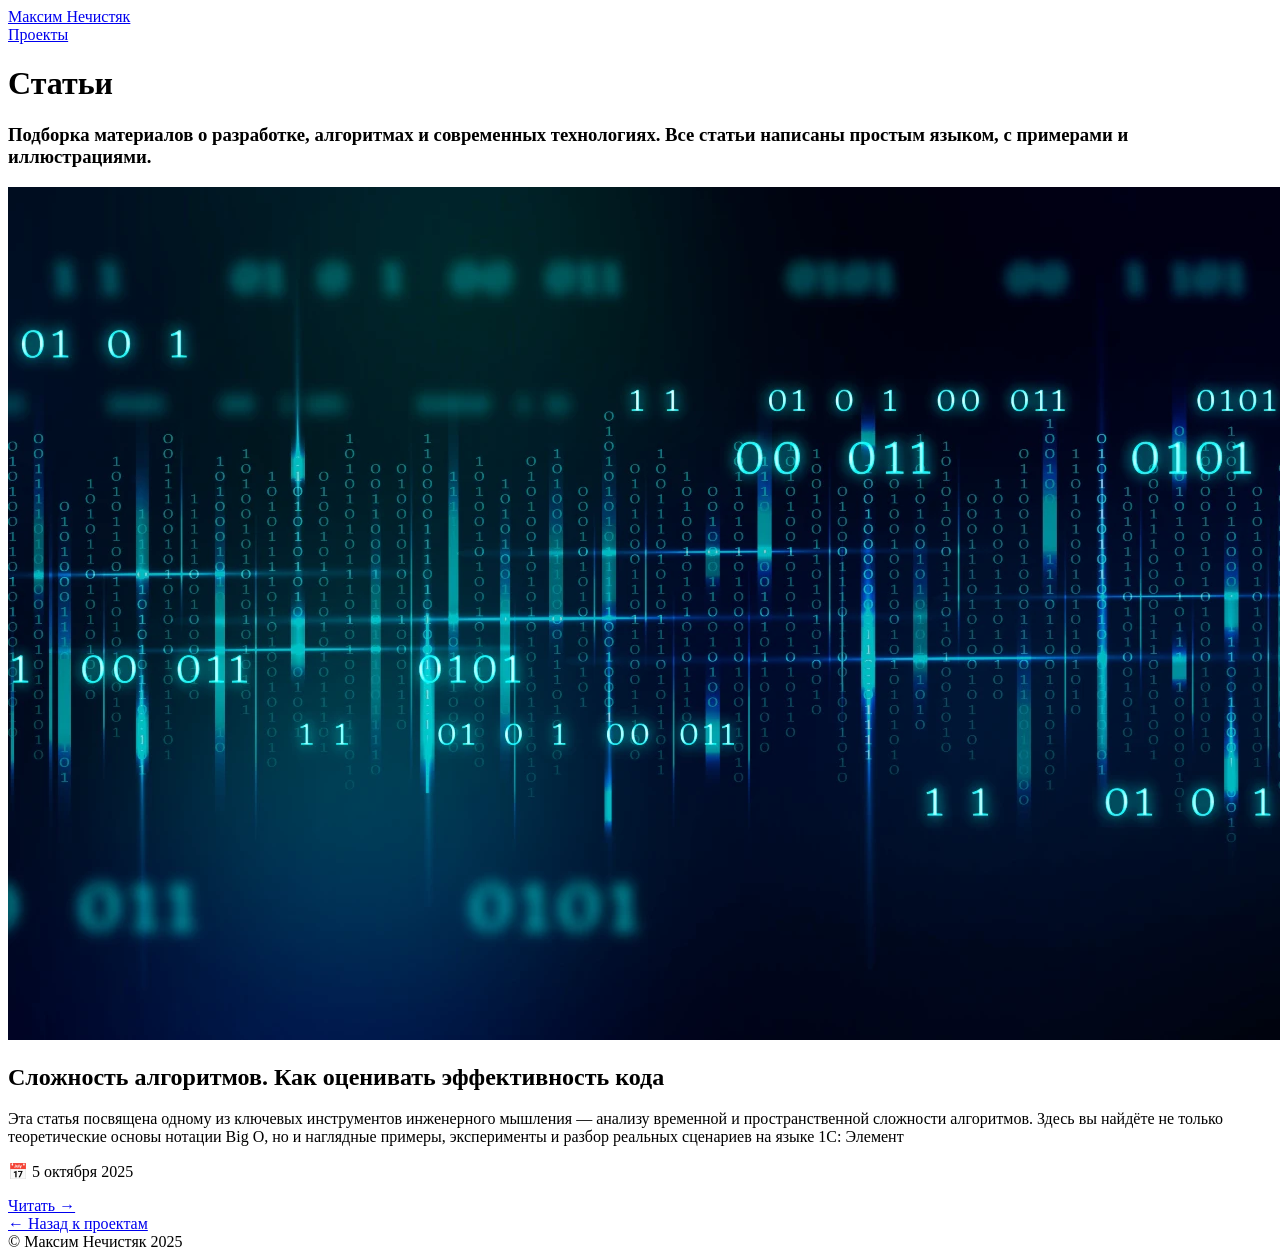
==== articles.html @ f87c9670 "Добавление раздела со статьями" ====
<!DOCTYPE html>
<html lang="ru">
<head>
  <meta charset="UTF-8">
  <meta http-equiv="X-UA-Compatible" content="IE=edge, chrome=1">
  <meta name="viewport" content="width=device-width, initial-scale=1">

  <title>Статьи — Максим Нечистяк</title>
  <link rel="preconnect" href="https://fonts.googleapis.com">
  <link rel="preconnect" href="https://fonts.gstatic.com" crossorigin>
  <link href="https://fonts.googleapis.com/css2?family=Manrope:wght@400;500;600;700&display=swap" rel="stylesheet">

  <!-- Meta -->
  <meta name="title" content="Статьи Максима Нечистяка">
  <meta name="author" content="Максим Нечистяк">
  <meta name="description" content="Подборка статей о разработке, алгоритмах и технологиях.">
  <meta name="keywords" content="статьи, алгоритмы, программирование, образование, разработки">

  <!-- Open Graph -->
  <meta property="og:title" content="Статьи Максима Нечистяка">
  <meta property="og:description" content="Современные статьи о разработке, алгоритмах и технологиях.">
  <meta property="og:type" content="website">
  <meta property="og:image" content="assets/img/articles/cover.webp">
  <meta property="og:url" content="https://example.com/articles">
  <meta property="og:locale" content="ru_RU">

  <!-- Styles -->
  <link rel="stylesheet" href="assets/css/project.css">
</head>

<body>
  <!-- Header -->
  <header class="header slide">
    <a href="index.html" class="logo">Максим Нечистяк</a>
    <nav>
      <a href="index.html">Проекты</a>
    </nav>
  </header>

  <!-- Articles Page -->
  <main class="work-page slide delay01">
    <div class="work-page-content">
      <h1>Статьи</h1>
      <h3 class="text">
        Подборка материалов о разработке, алгоритмах и современных технологиях.
        Все статьи написаны простым языком, с примерами и иллюстрациями.
      </h3>

      <section class="articles-list">
        <!-- Article 1 -->
        <article class="article-card">
          <img src="assets/img/articles/algorithm-complexity.webp" alt="Обложка статьи об алгоритмах">
          <div class="article-content">
            <h2>Сложность алгоритмов. Как оценивать эффективность кода</h2>
            <p>Эта статья посвящена одному из ключевых инструментов инженерного мышления — анализу временной и пространственной сложности алгоритмов. Здесь вы найдёте не только теоретические основы нотации Big O, но и наглядные примеры, эксперименты и разбор реальных сценариев на языке 1С: Элемент</p>
            <p class="article-meta">📅 5 октября 2025</p>
            <a href="https://github.com/nechistyakmaxim/algorithm-complexity-article-resources" class="article-link">Читать →</a>
          </div>
        </article>
      </section>
    </div>

    <div class="back-to-projects">
      <a href="index.html">← Назад к проектам</a>
    </div>
  </main>

  <footer class="slide delay02">© Максим Нечистяк 2025</footer>

  <!-- Рекомендуем добавить немного современных визуальных правок в project.css:
  .articles-list { display: grid; gap: 2rem; }
  .article-card { display: flex; flex-direction: row; gap: 1.5rem; background: #fafafa; border-radius: 16px; padding: 1.5rem; transition: 0.2s; }
  .article-card:hover { transform: translateY(-4px); background: #fff; box-shadow: 0 4px 12px rgba(0,0,0,0.05); }
  .article-card img { width: 160px; height: 100px; object-fit: cover; border-radius: 12px; }
  .article-content h2 { margin-top: 0; }
  .article-meta { font-size: 0.9em; color: #777; margin-top: 0.3em; }
  .article-link { text-decoration: none; font-weight: 600; color: #0078ff; }
  -->
</body>
</html>
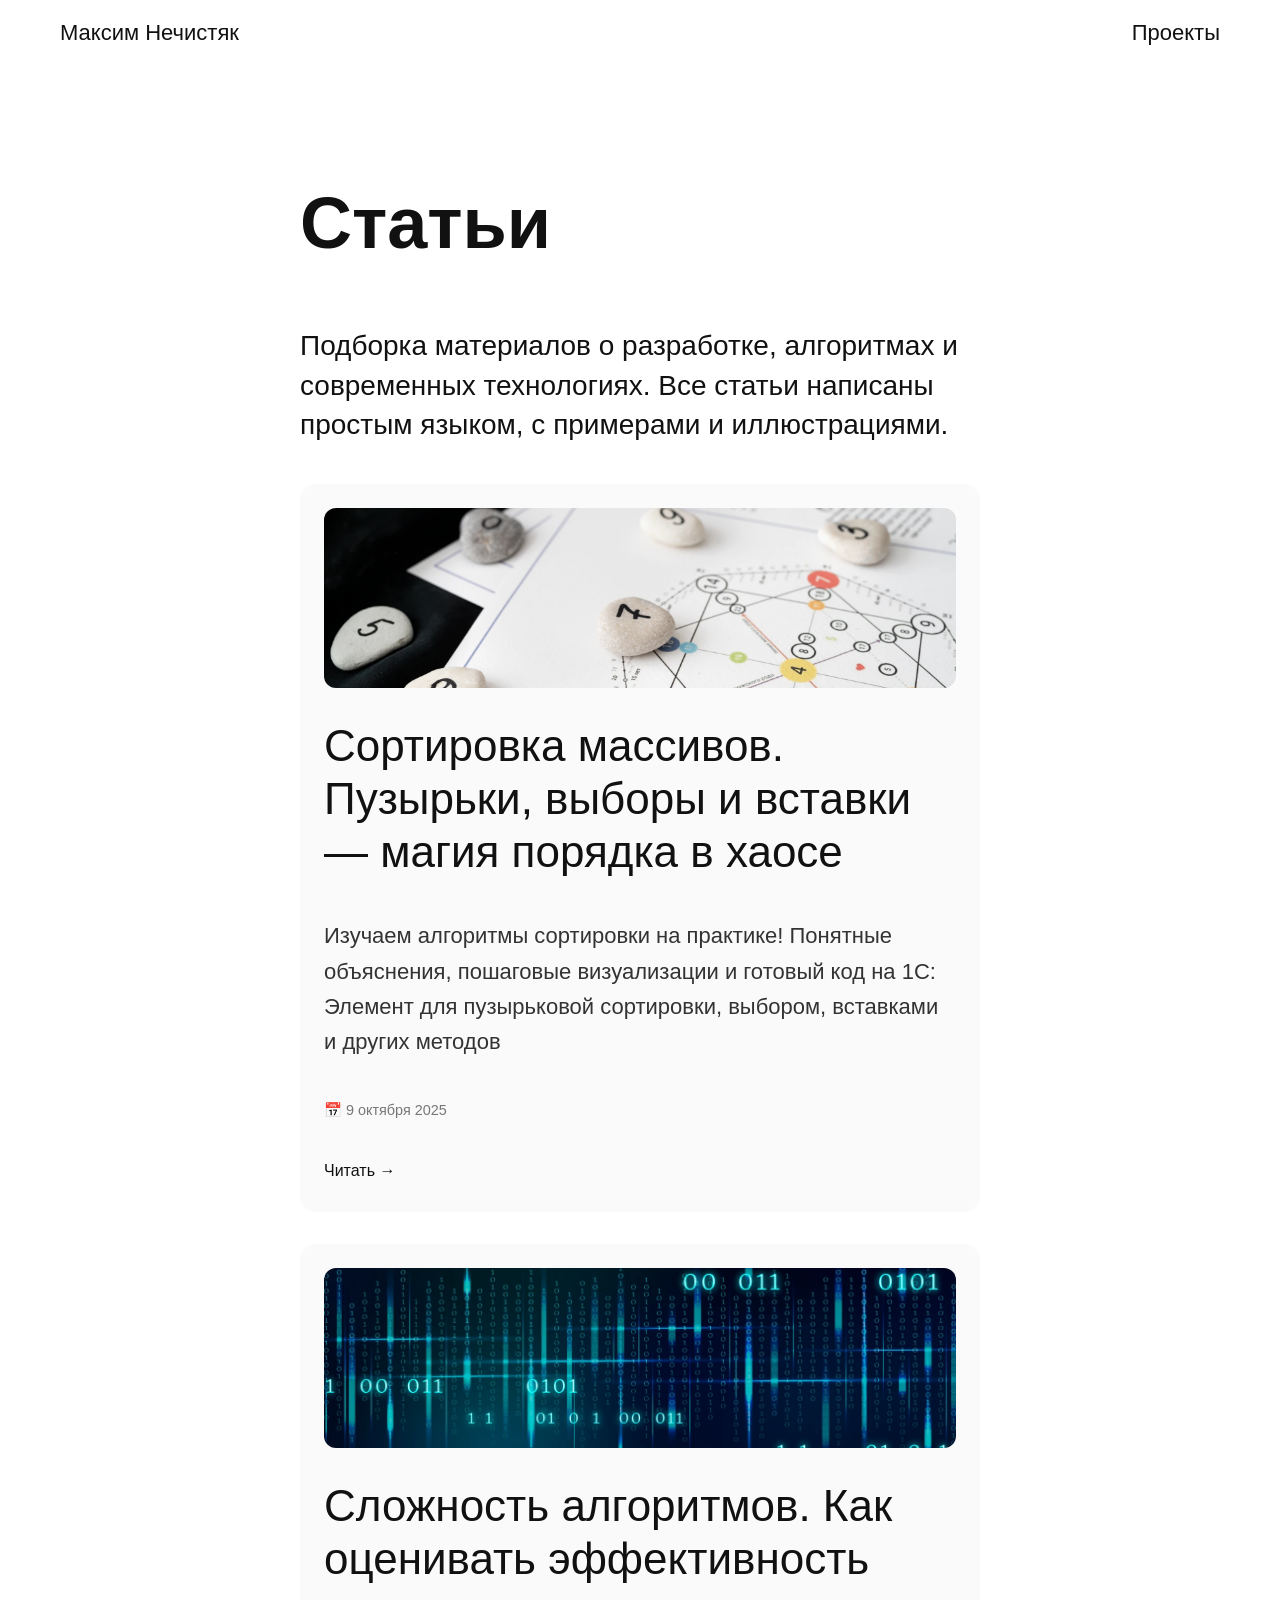
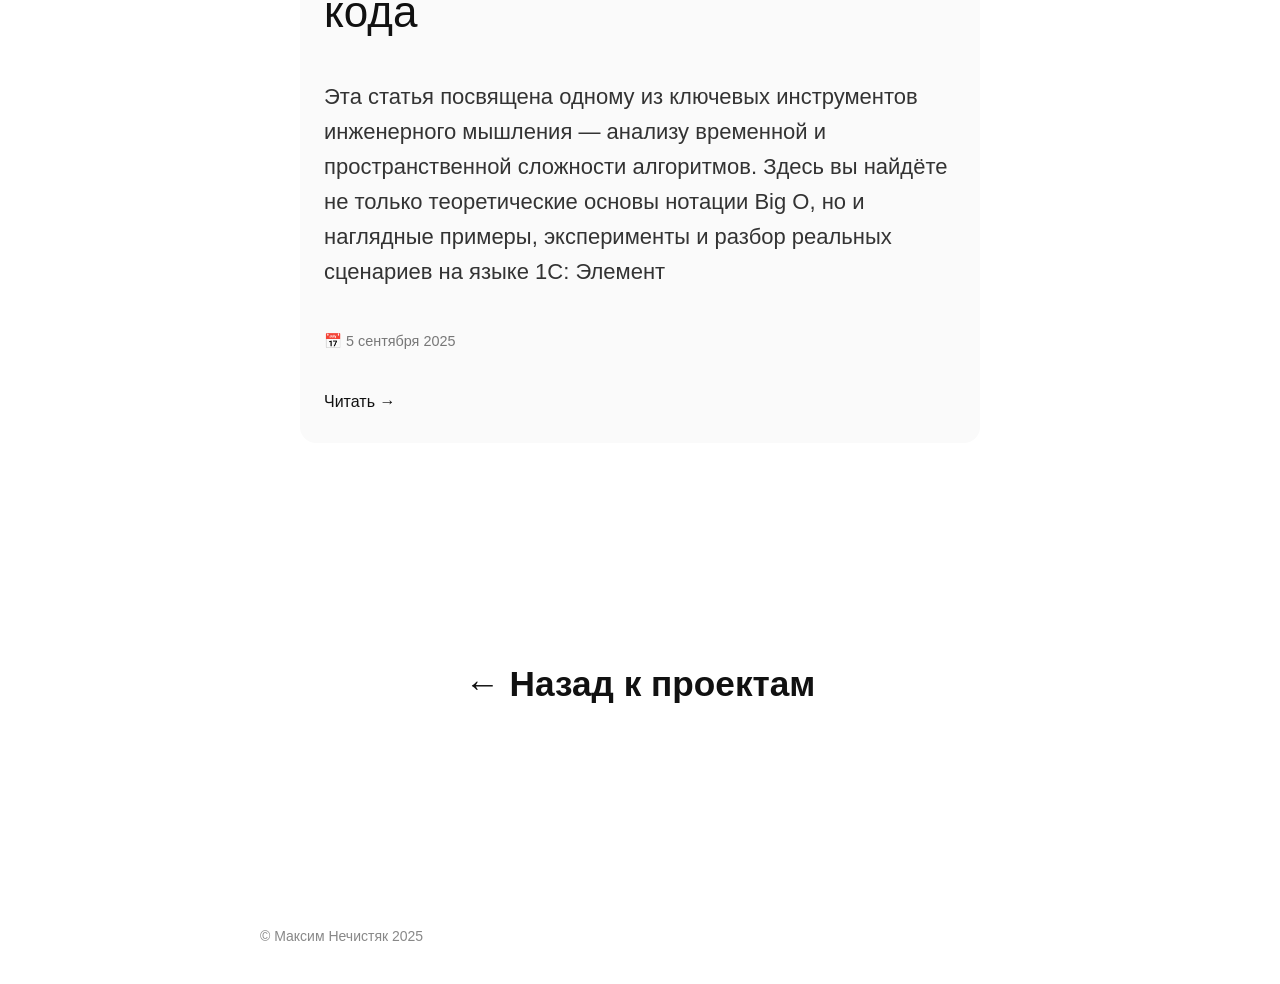
==== commit 6e11c6d7: "Добавление статьи про сортировку массивов" ====
--- a/articles.html
+++ b/articles.html
@@ -26,6 +26,7 @@
 
   <!-- Styles -->
   <link rel="stylesheet" href="assets/css/project.css">
+  <link rel="stylesheet" href="assets/css/articles.css">
 </head>
 
 <body>
@@ -49,11 +50,21 @@
       <section class="articles-list">
         <!-- Article 1 -->
         <article class="article-card">
+          <img src="assets/img/articles/array-sort.webp" alt="Обложка статьи об алгоритмах">
+          <div class="article-content">
+            <h2>Сортировка массивов. Пузырьки, выборы и вставки — магия порядка в хаосе</h2>
+            <p>Изучаем алгоритмы сортировки на практике! Понятные объяснения, пошаговые визуализации и готовый код на 1С: Элемент для пузырьковой сортировки, выбором, вставками и других методов</p>
+            <p class="article-meta">📅 9 октября 2025</p>
+            <a href="https://github.com/nechistyakmaxim/Array-Sorting-Algorithms" class="article-link">Читать →</a>
+          </div>
+        </article>
+        <!-- Article 2 -->
+        <article class="article-card">
           <img src="assets/img/articles/algorithm-complexity.webp" alt="Обложка статьи об алгоритмах">
           <div class="article-content">
             <h2>Сложность алгоритмов. Как оценивать эффективность кода</h2>
             <p>Эта статья посвящена одному из ключевых инструментов инженерного мышления — анализу временной и пространственной сложности алгоритмов. Здесь вы найдёте не только теоретические основы нотации Big O, но и наглядные примеры, эксперименты и разбор реальных сценариев на языке 1С: Элемент</p>
-            <p class="article-meta">📅 5 октября 2025</p>
+            <p class="article-meta">📅 5 сентября 2025</p>
             <a href="https://github.com/nechistyakmaxim/algorithm-complexity-article-resources" class="article-link">Читать →</a>
           </div>
         </article>
@@ -66,15 +77,5 @@
   </main>
 
   <footer class="slide delay02">© Максим Нечистяк 2025</footer>
-
-  <!-- Рекомендуем добавить немного современных визуальных правок в project.css:
-  .articles-list { display: grid; gap: 2rem; }
-  .article-card { display: flex; flex-direction: row; gap: 1.5rem; background: #fafafa; border-radius: 16px; padding: 1.5rem; transition: 0.2s; }
-  .article-card:hover { transform: translateY(-4px); background: #fff; box-shadow: 0 4px 12px rgba(0,0,0,0.05); }
-  .article-card img { width: 160px; height: 100px; object-fit: cover; border-radius: 12px; }
-  .article-content h2 { margin-top: 0; }
-  .article-meta { font-size: 0.9em; color: #777; margin-top: 0.3em; }
-  .article-link { text-decoration: none; font-weight: 600; color: #0078ff; }
-  -->
 </body>
 </html>
--- a/assets/css/project.css
+++ b/assets/css/project.css
@@ -0,0 +1,792 @@
+
+html, body, div, span, applet, object, iframe,
+h1, h2, h3, h4, h5, h6, p, blockquote, pre,
+a, abbr, acronym, address, big, cite, code,
+del, dfn, em, img, ins, kbd, q, s, samp,
+small, strike, strong, sub, sup, tt, var,
+b, u, i, center,
+dl, dt, dd, ol, ul, li,
+fieldset, form, label, legend,
+table, caption, tbody, tfoot, thead, tr, th, td,
+article, aside, canvas, details, embed,
+figure, figcaption, footer, header, hgroup,
+menu, nav, output, ruby, section, summary,
+time, mark, audio, video {
+	margin: 0;
+	padding: 0;
+	border: 0;
+	font-size: 100%;
+	font-size: 16px; /* Base font size */
+    font-family: 'Manrope', sans-serif;
+}
+
+a {
+	cursor: pointer;
+	text-decoration: none;
+}
+
+/* ------ Media ------ */
+img {
+	/*
+    max-width: 100%;
+    max-height: 100%;
+	*/
+	pointer-events: none !important;
+	display: block;
+	max-width: 100%;
+	height: auto;
+}
+video {
+	display: block;
+	max-width: 100%;
+	height: auto;
+}
+/* ------------ Animations ----------- */
+.slide {
+	-webkit-animation:slide .6s cubic-bezier(0.2, 0.6, 0.2, 1);
+	-moz-animation:slide .6s cubic-bezier(0.2, 0.6, 0.2, 1);
+	animation:slide .6s cubic-bezier(0.2, 0.6, 0.2, 1);
+	-webkit-animation-fill-mode:backwards;
+	-moz-animation-fill-mode:backwards;
+	animation-fill-mode:backwards;
+}
+/* ------ Delays ------ */
+.delay01 { -webkit-animation-delay: .4s; animation-delay: .4s;}
+.delay02 { -webkit-animation-delay: .8s; animation-delay: .8s;}
+.delay03 { -webkit-animation-delay: .9s; animation-delay: .9s;}
+
+@-webkit-keyframes slide {
+	0% {
+    opacity: 0;
+    -webkit-transform: translateY(10vh);
+  }
+	100% {
+    opacity: 1;
+    -webkit-transform: translateY(0%);
+  }	
+}
+
+@keyframes slide {
+	0% {
+    opacity: 0;
+    -webkit-transform: translateY(10vh);
+  }
+	100% {
+    opacity: 1;
+    -webkit-transform: translateY(0%);
+  }	
+}
+
+
+/* ------------ Header ------------ */
+
+.header {
+    width: 100%;
+    display: flex;
+    justify-content: space-between;
+    align-items: center;
+    position: fixed;
+    top: 0;
+    z-index: 1000;
+	box-sizing: border-box;
+
+	max-width: 1200px;
+	left:0;
+    right:0;
+    margin-left:auto;
+    margin-right:auto;
+	
+	padding: 20px;
+    background: rgba(255, 255, 255, 0.8); /* светлый полупрозрачный фон */
+    border-radius: 8px; /* слегка скругленные углы (по желанию) */
+}
+.logo,
+.header a {
+	font-family: 'Manrope', sans-serif;
+	color: #111111;
+	font-weight: 500;
+	font-size: 1.375rem;
+}
+.header a:hover {
+	text-decoration: underline;
+	cursor: pointer;
+}
+
+@media screen and (max-width: 767px) {
+	.header {
+		padding: 20px;
+	}
+	.logo,
+	.header a {
+		font-weight: 500;
+		font-size: 1.125rem;
+	}
+}
+
+/* ------------ Hero Home ------------ */
+
+.hero {
+	max-width: 1200px;
+	margin: 0 auto;
+
+	padding: 24vh 0 16vh 0;
+}
+h1 {
+	font-size: 4.6vw;
+	font-size: 4.5rem;
+	line-height: 120%;
+    font-family: 'Manrope', sans-serif;
+	font-weight: 600;
+	color: #111111;
+}
+
+@media screen and (max-width: 767px) {
+	.hero {
+		margin: 0 20px;
+		max-width: 100%;
+		padding: 16vh 0 8vh 0;
+	}	
+	h1 {
+		font-size: 2.2rem;
+		line-height: 120%;
+		max-width: 100%;
+	}
+}
+
+/* ------------ Homepage Work Section ------------ */
+
+.grid {
+	display: flex;
+	flex-wrap: wrap;
+	justify-content: space-between; 
+	max-width: 1200px;
+	margin: 0 auto;
+}
+
+.work-item {
+	width: calc(50% - 60px);
+	margin-bottom: 100px;
+	text-align: center;
+	box-sizing: border-box;
+    display: inline-block;
+}
+
+.work-item:nth-child(2n-2) {
+	position: relative;
+	top: 200px;
+	top: 300px; /* CHANGE THIS for V2 */
+}
+
+.work-item-image {
+	border-radius: 24px;
+	overflow: hidden;
+	height: 640px;	
+	transition: all .8s cubic-bezier(0.2, 0.6, 0.2, 1);
+}
+
+.work-item-image:hover {
+	transform: scale(.95);
+	transition: all .8s cubic-bezier(0.2, 0.6, 0.2, 1);
+	cursor: pointer;
+}
+
+.work-item img {
+	display: block;
+	width: 100%;
+	height: 100%;
+ 	object-fit: cover;
+	transition: all .8s cubic-bezier(0.2, 0.6, 0.2, 1);
+}
+
+.work-item:hover img {
+	transform: scale(1.1);
+	transition: all .8s cubic-bezier(0.2, 0.6, 0.2, 1);
+	cursor: pointer;
+}
+.work-item-info {
+	text-align: center;
+	margin-top: 24px;
+}
+
+.work-item-company {
+	color: #111111;
+    font-family: 'Manrope', sans-serif;
+	font-weight: 500;
+	font-size: 1.375rem;
+	line-height: 160%;
+	display: block;
+	text-decoration: none;
+}
+
+.work-item-description {
+	color: #666666;
+    font-family: 'Manrope', sans-serif;
+	font-weight: 300;
+	font-size: 1.125rem;
+	display: block;
+	text-decoration: none;
+}
+
+@media screen and (max-width: 767px) {
+	.grid {
+		padding: 20px;
+	}
+	.work-item  {
+	 	width: 100%;
+		margin-bottom: 40px;
+	}
+	.work-item:nth-child(2n-2) {
+		top: 0;
+	}
+	.work-item-image {
+		height: 480px;
+	}
+	.work-item-info {
+		margin-top: 12px;
+	}
+	.work-item-company {
+		font-size: 1.125rem;
+		font-weight: 600;
+	}
+	.work-item-description {
+		font-size: 1rem;
+		font-weight: 400;
+	}
+  }
+
+
+
+/* ------------ Homepage About Section ------------ */
+
+.about-me {
+    margin: 0px auto;
+	max-width: 45vw;
+    max-width: 760px;
+    padding: 20vw 0 12vw 0; 
+	padding: 10vw 0 12vw 0; /* CHANGE THIS for V2 */
+}
+p {
+	line-height: 160%;
+    font-family: 'Manrope', sans-serif;
+	color: #111111;
+	color: #333333;
+	font-weight: 300;
+	font-size: 1.375rem;
+	
+}
+.description a {
+	color: #111111;
+    font-family: 'Manrope', sans-serif;
+	font-weight: 500;
+	font-size: 1.375rem;
+	padding-top: 30px;
+	display: block;
+}
+.description a:hover {
+	text-decoration: underline;
+	cursor: pointer;
+}
+.contact {
+	margin-top: 12vw;;
+}
+p span {
+	line-height: 160%;
+    font-family: 'Manrope', sans-serif;
+	color: #666666;
+	font-weight: 300;
+	font-size: inherit;
+}
+.email {
+	color: #111;
+	font-weight: 600;
+	font-size: 2.1vw;
+	cursor: pointer;
+}
+
+
+@media screen and (max-width: 767px) {
+	.about-me {
+		max-width: 100%;
+		margin: 0px 20px;
+		padding: 20vh 0;
+	}
+	p {
+		font-weight: 400;
+		font-size: 1.125rem;
+	}
+	.description a {
+		font-weight: 600;
+		font-size: 1.125rem;
+		padding-top: 20px;
+	}
+	.contact {
+		margin-top: 15vh;;
+	}
+	.email {
+		font-size: 6vw;
+	}
+}
+
+/* ------------ Footer ------------ */
+
+footer {
+	max-width: 760px;
+    margin: 0 auto;
+    font-family: 'Manrope', sans-serif;
+	color: #888888;
+	font-weight: 400;
+	font-size: 0.875rem;
+	padding: 40px;
+}
+
+@media screen and (max-width: 767px) {
+	footer {
+		max-width: 100%;
+		padding: 20px;
+	}
+}
+
+/* ------------ About Page ------------ */
+
+.about-page {
+	padding: 16vh 0;
+}
+.about {
+	margin: 0 auto;
+	box-sizing: border-box;
+	max-width: 780px;
+	padding: 4vh 0;
+
+}
+.about .text {
+	margin-bottom: 40px;
+}
+.photo-maxim {
+	margin: 0 auto;
+	width: 100%;
+    max-width: 980px;
+	max-width: 1200px;
+}
+h2 {
+	color: #111111;
+    font-family: 'Manrope', sans-serif;
+	font-weight: 500;
+	font-size: 2.75rem;
+	line-height: 120%;
+	margin: 60px 0 40px 0;
+}
+h4 {
+	color: #111111;
+    font-family: 'Manrope', sans-serif;
+	font-weight: 500;
+	font-size: 2rem;
+	line-height: 140%;
+	margin: 80px 0 20px 0;
+}
+.multi-row-grid {
+	display: grid;
+    grid-template-columns: repeat(2, 1fr);
+}
+.multi-row {
+	margin-bottom: 40px;
+	margin-right: 20px;
+	display: flex;
+    flex-direction: column;
+}
+p.title {
+	color: #111111;
+	font-weight: 400;
+}
+p.entity {
+	font-size: 1.1rem;
+	line-height: 160%;
+}
+p.years {
+	color: #666666;
+	font-size: 1rem;
+	font-weight: 300;
+	line-height: 160%;
+}
+.contact-options {
+	margin-top: 40px;
+}
+.contact-options a {
+	line-height: 160%;
+    font-family: 'Manrope', sans-serif;
+	color: #111111;
+	font-weight: 400;
+	font-size: 1.375rem;
+}
+.contact-options a:hover {
+	text-decoration: underline;
+	cursor: pointer;
+}
+
+
+@media screen and (min-width: 768px) and (max-width: 1199px) {
+	.about {
+		max-width: 70vw;
+	}
+	.photo-maxim {
+		width: 80vw;
+	}
+}
+
+@media screen and (max-width: 767px) {
+	.about-page {
+		padding: 12vh 0;
+	}
+	.about {
+		margin: 0 20px;
+		max-width: 100%;
+	}
+	.about .text {
+		margin-bottom: 20px;
+	}
+	.photo-dejan {
+		width: 100%;
+		display: block;
+		padding: 0 20px;
+		box-sizing: border-box;
+		height: 360px;
+		object-fit: cover;
+	}
+	h2 {
+		font-weight: 600;
+		font-size: 2rem;
+		margin: 40px 0 20px 0;
+	}
+	h4 {
+		font-weight: 600;
+		font-size: 1.5rem;
+		margin: 40px 0 20px 0;
+	}
+	.multi-row-grid {
+		grid-template-columns: repeat(1, 1fr);
+	}
+	p.title {
+		font-weight: 500;
+	}
+	p.years {
+		font-weight: 400;
+	}
+	.contact-options a {
+		font-size: 1.125rem;
+		font-weight: 500;
+	}
+}
+
+
+
+
+/* ------------ Case studies ------------ */
+
+
+.work-page {
+	padding: 16vh 0;
+}
+.work-page-content {
+	margin: 0 auto;
+	box-sizing: border-box;
+	max-width: 780px;
+	max-width: 680px;
+	padding: 12vh 0;
+	padding: 4vh 0;
+
+}
+.work-page-content p {
+	margin-bottom: 40px;
+}
+
+.work-page-content a {
+	color: #111111;
+    font-family: 'Manrope', sans-serif;
+	font-weight: 400;
+	font-size: inherit;
+	display: block;
+	text-decoration: none;
+	margin-bottom: 8px;
+}
+
+.work-page-content a:hover {
+	text-decoration: underline;
+	cursor: pointer;
+}
+
+.work-page-image {
+	margin: 20px auto;
+	width: 100%;
+    max-width: 1200px;
+}
+
+.work-page-image-two {
+	display: flex;
+	flex-wrap: wrap;
+	justify-content: space-between;
+    max-width: 1200px;
+	margin: 0 auto;
+}
+
+.work-page-image-two img {
+	width: calc(50% - 10px);
+}
+
+
+h3 {
+	color: #111111;
+    font-family: 'Manrope', sans-serif;
+	font-weight: 400;
+	font-size: 2rem;
+	font-size: 1.75rem;
+	line-height: 140%;
+	margin: 60px 0 40px 0;
+}
+
+.iphone {
+	width: 100%;
+	text-align: center;
+	overflow: hidden;
+}
+
+.iphone img {
+	max-height: 50vw;
+	width: auto;
+	display: inline-block; 
+	vertical-align: middle;
+}
+
+video {
+	width: 100%;
+	max-width: 1200px;
+	margin: 20px auto;
+	height: auto;
+}
+
+
+/* iphone12 video container */
+.video-iphone {
+	max-width: 1200px;
+	margin: 0 auto;
+	padding: 120px 0;
+	background: #F2F2F2;
+}
+
+.video-iphone-inner {
+	display: flex;
+    justify-content: center;
+    align-items: center; 
+    position: relative;
+	height: 70vh;
+}
+
+.device-iphone12 {
+    background-image: url(../img/iphone12/iphone12.png);
+    background-repeat: no-repeat;
+    background-size: contain;
+    background-position: center;
+    height: 100%;
+    width: 100%;
+    position: absolute;
+    z-index: 1;
+}
+.video-iphone video {
+    position: relative;
+    z-index: 2;
+	width: auto;
+	height: 67vh;
+    border-radius: 4vh;
+	overflow: hidden;
+}
+
+
+
+/* iphone6 video container */
+
+.video-iphone-6 {
+	max-width: 1200px;
+	margin: 20px auto;
+	padding: 120px 0;
+	background: #F2F2F2;
+}
+
+.video-iphone-6-inner {
+	display: flex;
+    justify-content: center;
+    align-items: center; 
+    position: relative;
+	height: 70vh;
+}
+
+.device-iphone6 {
+    background-image: url(../img/iphone6/devices-iphone-6.png);
+    background-repeat: no-repeat;
+    background-size: contain;
+    background-position: center;
+    height: 100%;
+    width: 100%;
+    position: absolute;
+    z-index: 1;
+}
+.video-iphone-6 video {
+    position: relative;
+    z-index: 2;
+	width: auto;
+	height: 51vh;
+	overflow: hidden;
+}
+
+
+
+
+/*  video container */
+.video-frame {
+	max-width: 1200px;
+	margin: 20px auto;
+	padding: 120px 0;
+	background: #DEDEDE;
+
+	display: flex;
+    justify-content: center;
+    align-items: center; 
+    position: relative;
+}
+
+.video-frame video {
+    position: relative;
+    z-index: 2;
+	width: auto;
+	height: 70vh;
+	overflow: hidden;
+}
+
+
+/*  back to projects */
+
+.back-to-projects {
+	margin: 20vh auto 4vh auto;
+	max-width: 1200px;
+	text-align: center;
+}
+
+
+.back-to-projects a {
+	text-align: center;
+	font-family: 'Manrope', sans-serif;
+	color: #111111;
+	font-weight: 600;
+	font-size: 2.2rem;
+	line-height: 140%;
+	cursor: pointer;
+}
+
+.back-to-projects a:hover {
+	text-decoration: underline;
+	cursor: pointer;
+}
+
+
+@media screen and (max-width: 767px) {
+	.work-page {
+		padding: 12vh 20px;
+	}
+	.work-page-image {
+		margin: 10px auto;
+	}
+	.work-page-image-two img {
+		width: 100%;
+	}
+	.work-page-image-two img:first-child {
+		margin-bottom: 20px;
+	}
+	.work-page-content {
+		max-width: 100%;
+		padding: 12vh 0 2vh 0;
+	}
+	.work-page-content a {
+		font-weight: 600;
+	}
+	.video-frame {
+		margin: 10px auto;
+		padding: 60px 0;
+	}
+	.video-iphone {
+		padding: 60px 0;
+	}
+	video {
+		margin: 10px 0;
+	}
+	.iphone img {
+		max-height: 120vw;
+	}
+	h3 {
+		font-weight: 500;
+		font-size: 1.5rem;
+		font-size: 1.375rem;
+		margin: 40px 0;
+	}
+	.back-to-projects a {
+		font-size: 1.5rem;
+	}
+
+}
+
+/* ------ Experience Lists ------ */
+.about ul {
+  margin: 20px 0 30px 0;
+  padding-left: 0;
+  list-style: none; /* убираем стандартные точки */
+}
+
+.about ul li {
+  position: relative;
+  margin: 0 0 12px 0;
+  padding-left: 28px;
+  line-height: 1.6;
+  font-size: 1.05rem;
+  color: #333;
+  font-weight: 300;
+}
+
+/* кастомный маркер */
+.about ul li::before {
+  content: "";
+  position: absolute;
+  left: 0;
+  top: 10px;
+  width: 8px;
+  height: 8px;
+  border-radius: 50%;
+  background: linear-gradient(135deg, #111 0%, #555 100%);
+  opacity: 0.8;
+}
+
+/* плавное появление при скролле */
+.about ul li {
+  opacity: 0;
+  transform: translateY(12px);
+  animation: fadeInList 0.6s ease forwards;
+}
+.about ul li:nth-child(1) { animation-delay: .1s; }
+.about ul li:nth-child(2) { animation-delay: .2s; }
+.about ul li:nth-child(3) { animation-delay: .3s; }
+.about ul li:nth-child(4) { animation-delay: .4s; }
+.about ul li:nth-child(5) { animation-delay: .5s; }
+.about ul li:nth-child(6) { animation-delay: .6s; }
+
+@keyframes fadeInList {
+  to {
+    opacity: 1;
+    transform: translateY(0);
+  }
+}
+
+/* ------ Links inside lists ------ */
+.about ul li a {
+  color: #111;
+  font-weight: 500;
+  transition: color .2s ease;
+}
+.about ul li a:hover {
+  color: #0077ff; /* стильный акцент при наведении */
+  text-decoration: underline;
+}
--- a/assets/css/articles.css
+++ b/assets/css/articles.css
@@ -0,0 +1,43 @@
+.articles-list {
+  display: grid;
+  gap: 2rem;
+}
+
+.article-card {
+  display: flex;
+  flex-direction: column; /* Меняем направление на вертикальное */
+  gap: 1rem; /* Можно немного уменьшить, чтобы выглядело аккуратно */
+  background: #fafafa;
+  border-radius: 16px;
+  padding: 1.5rem;
+  transition: 0.2s;
+}
+
+.article-card:hover {
+  transform: translateY(-4px);
+  background: #fff;
+  box-shadow: 0 4px 12px rgba(0,0,0,0.05);
+}
+
+.article-card img {
+  width: 100%; /* Картинка растягивается на ширину карточки */
+  height: 180px; /* Можно подкорректировать высоту */
+  object-fit: cover;
+  border-radius: 12px;
+}
+
+.article-content h2 {
+  margin-top: 1rem; /* Немного отступа от картинки */
+}
+
+.article-meta {
+  font-size: 0.9em;
+  color: #777;
+  margin-top: 0.3em;
+}
+
+.article-link {
+  text-decoration: none;
+  font-weight: 600;
+  color: #0078ff;
+}
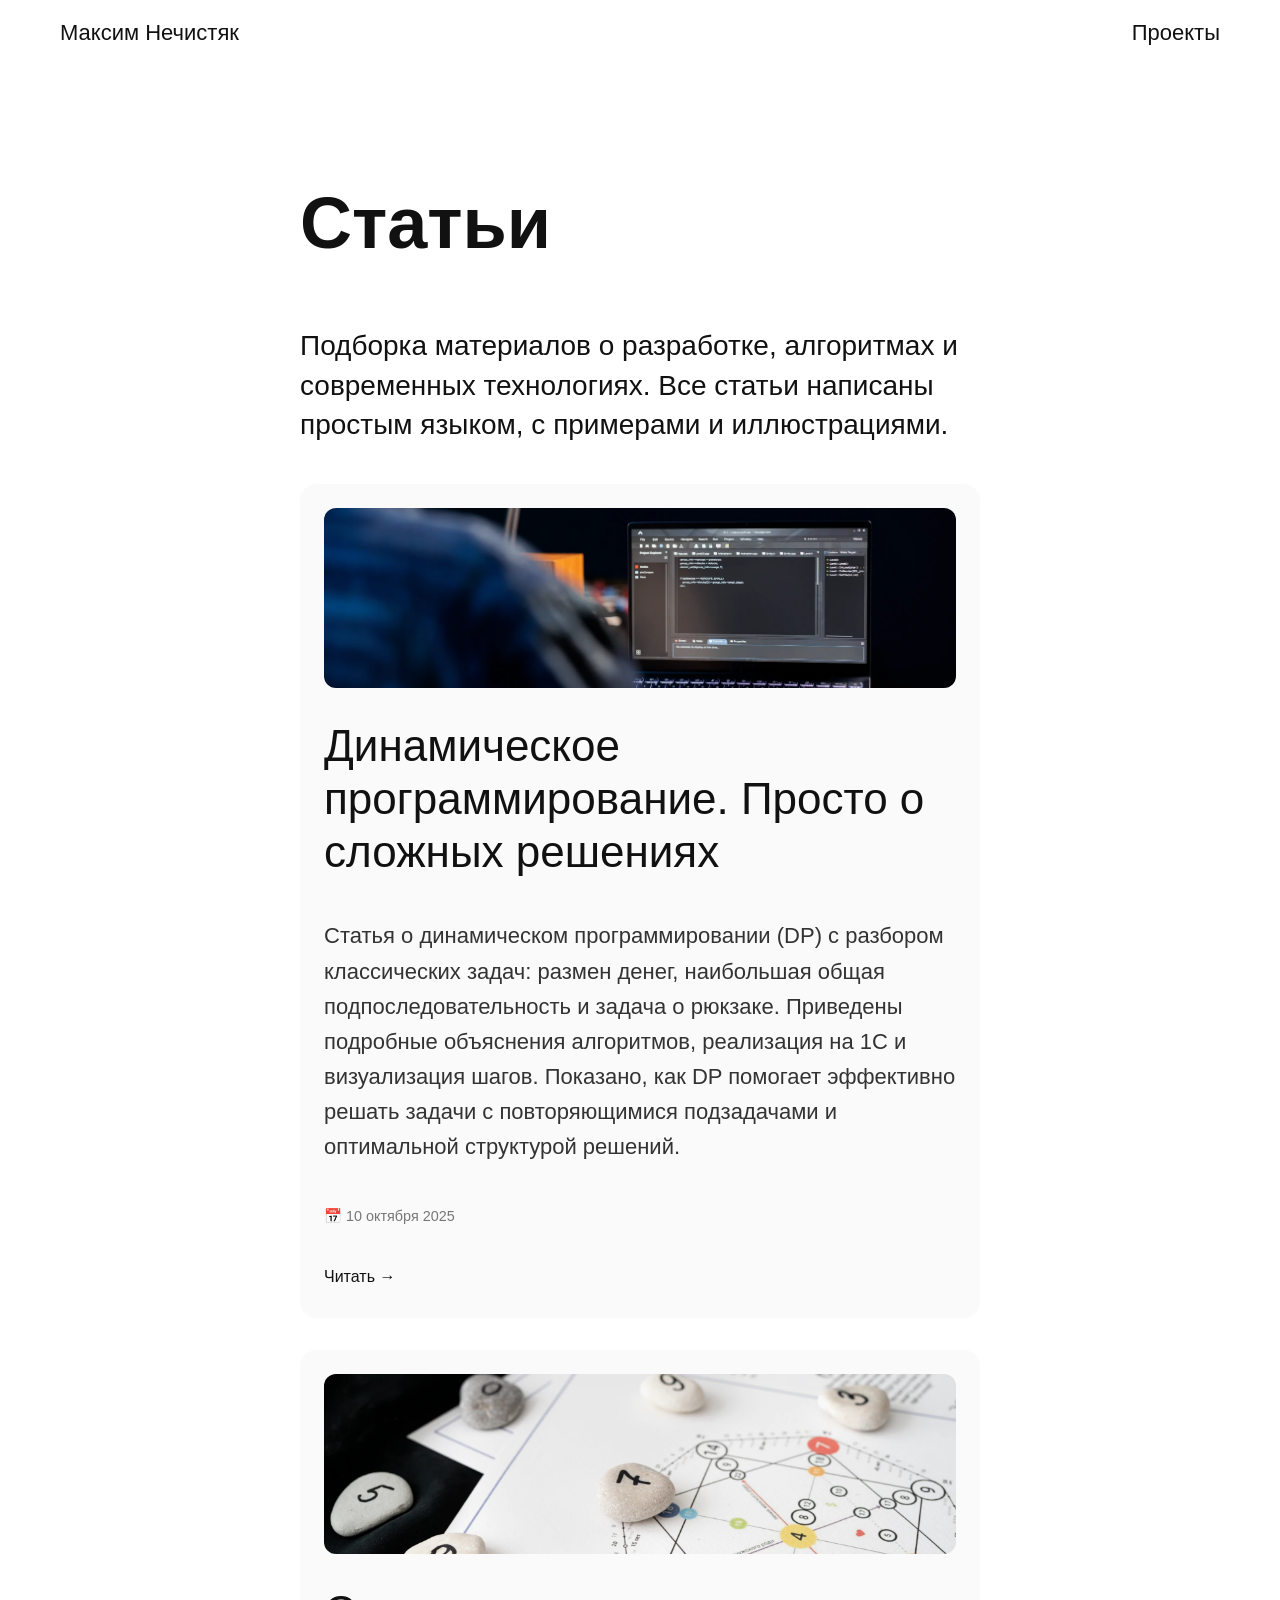
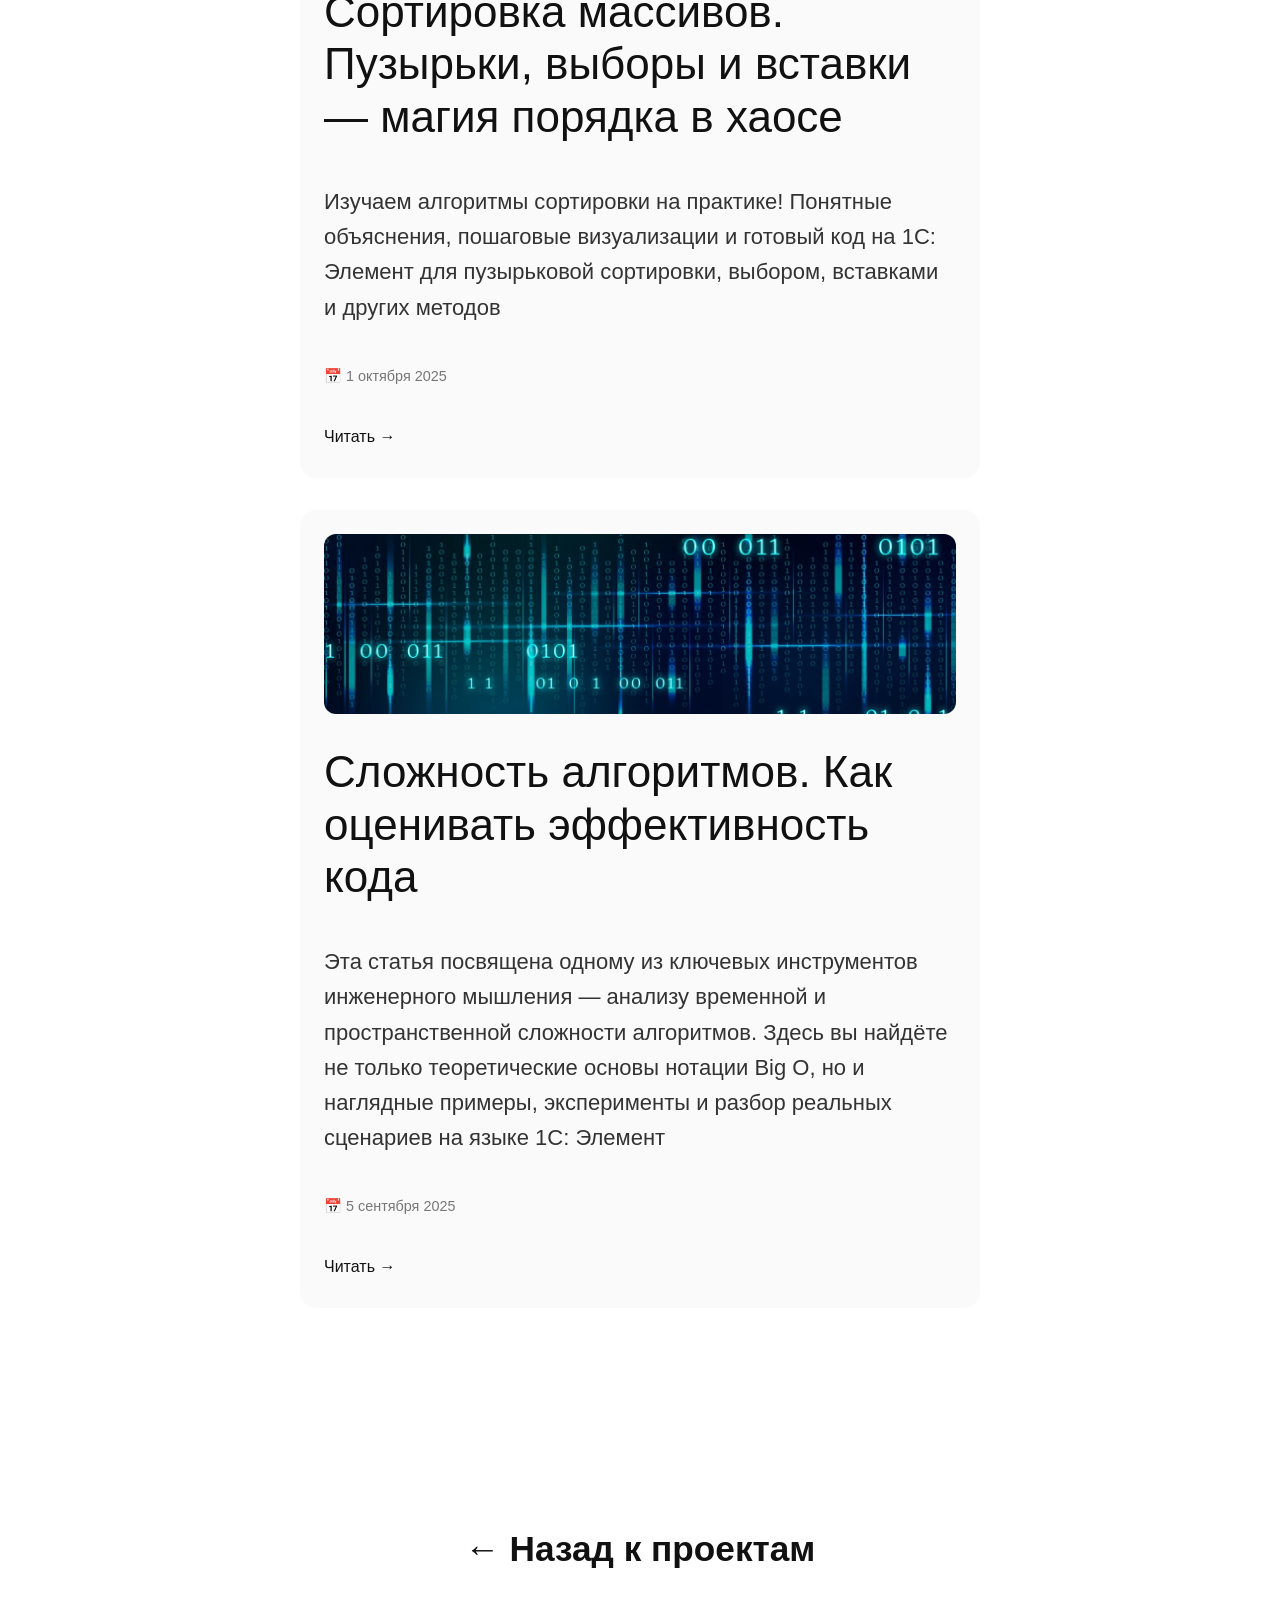
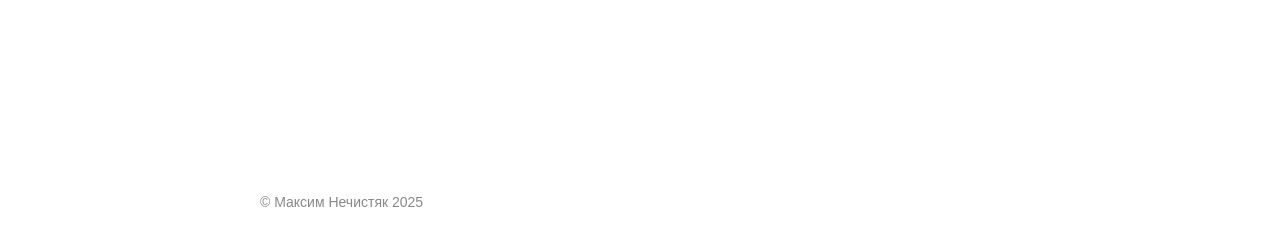
==== commit b55de087: "Статья динамическое программирование" ====
--- a/articles.html
+++ b/articles.html
@@ -50,15 +50,25 @@
       <section class="articles-list">
         <!-- Article 1 -->
         <article class="article-card">
+          <img src="assets/img/articles/programming.webp" alt="Обложка статьи об алгоритмах">
+          <div class="article-content">
+            <h2>Динамическое программирование. Просто о сложных решениях</h2>
+            <p>Статья о динамическом программировании (DP) с разбором классических задач: размен денег, наибольшая общая подпоследовательность и задача о рюкзаке. Приведены подробные объяснения алгоритмов, реализация на 1С и визуализация шагов. Показано, как DP помогает эффективно решать задачи с повторяющимися подзадачами и оптимальной структурой решений.</p>
+            <p class="article-meta">📅 10 октября 2025</p>
+            <a href="https://github.com/nechistyakmaxim/dynamic-programming" class="article-link">Читать →</a>
+          </div>
+        </article>
+        <!-- Article 2 -->
+        <article class="article-card">
           <img src="assets/img/articles/array-sort.webp" alt="Обложка статьи об алгоритмах">
           <div class="article-content">
             <h2>Сортировка массивов. Пузырьки, выборы и вставки — магия порядка в хаосе</h2>
             <p>Изучаем алгоритмы сортировки на практике! Понятные объяснения, пошаговые визуализации и готовый код на 1С: Элемент для пузырьковой сортировки, выбором, вставками и других методов</p>
-            <p class="article-meta">📅 9 октября 2025</p>
+            <p class="article-meta">📅 1 октября 2025</p>
             <a href="https://github.com/nechistyakmaxim/Array-Sorting-Algorithms" class="article-link">Читать →</a>
           </div>
         </article>
-        <!-- Article 2 -->
+        <!-- Article 3 -->
         <article class="article-card">
           <img src="assets/img/articles/algorithm-complexity.webp" alt="Обложка статьи об алгоритмах">
           <div class="article-content">
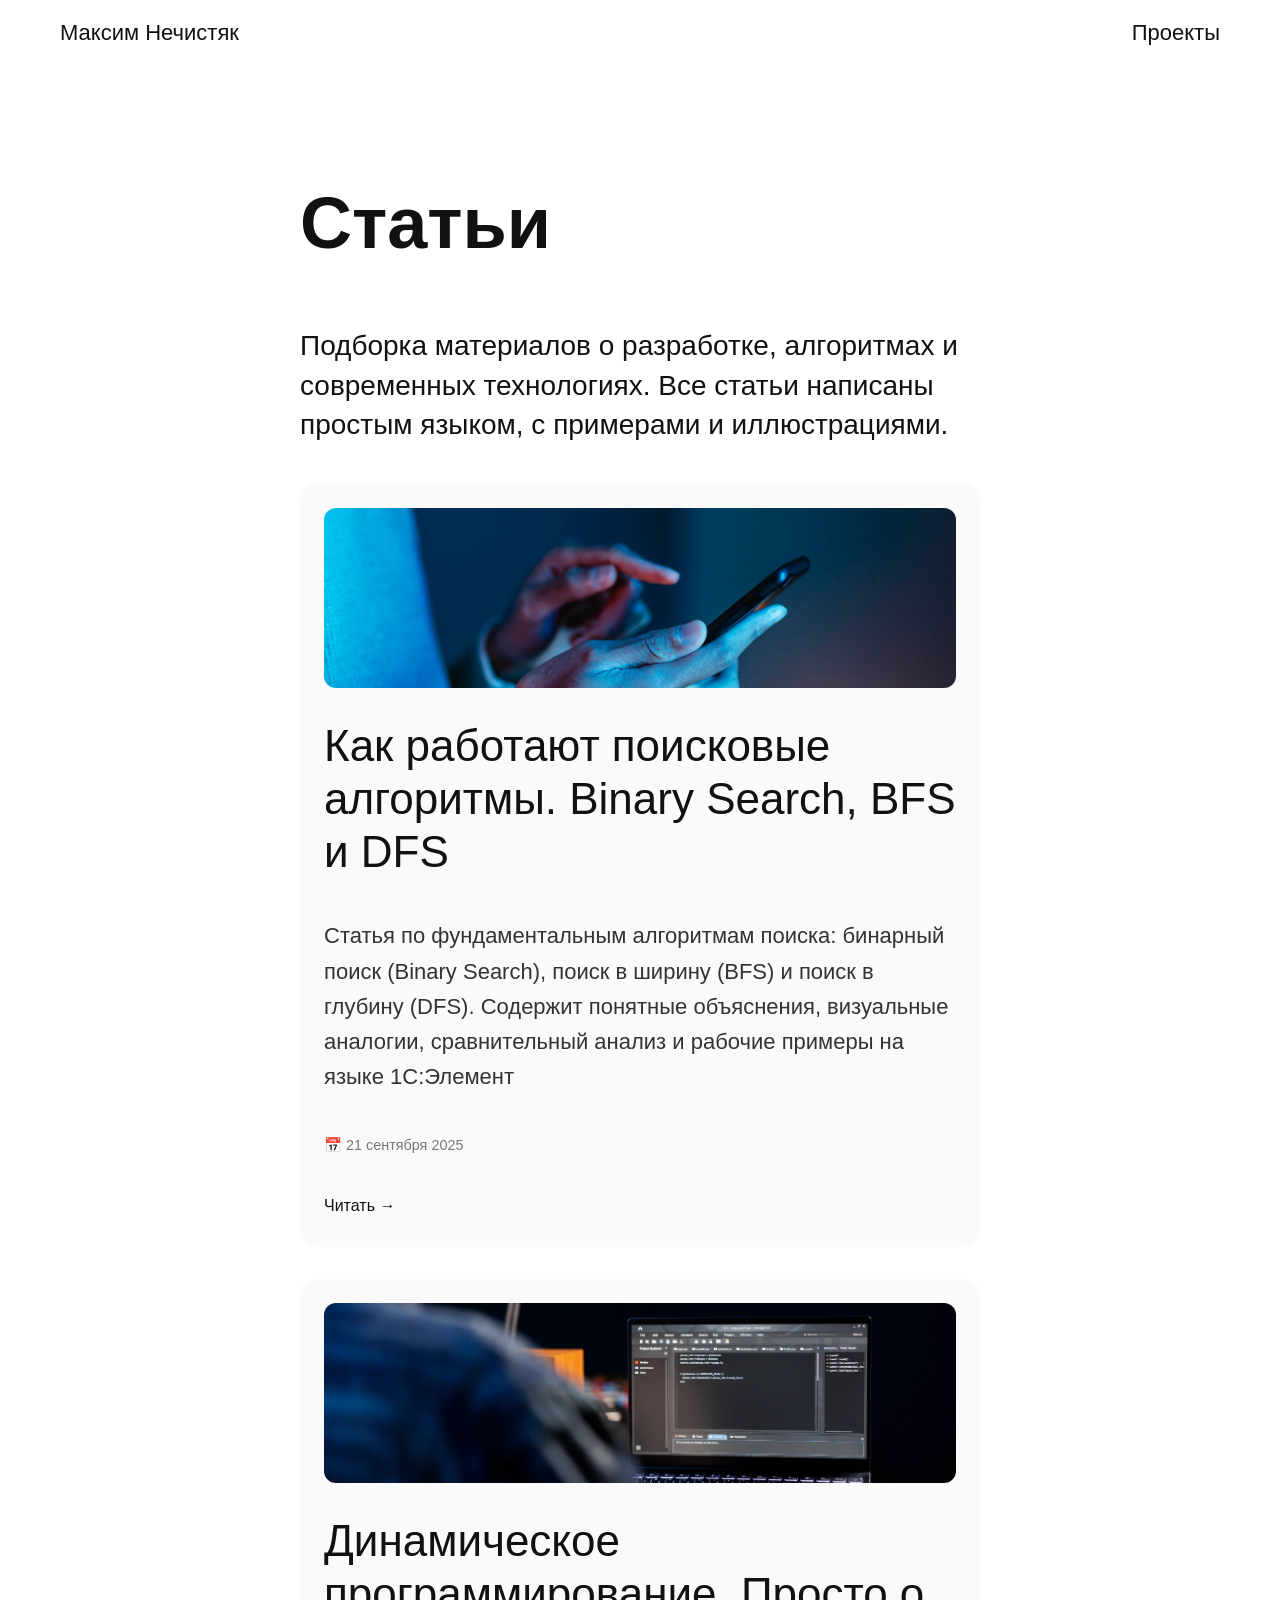
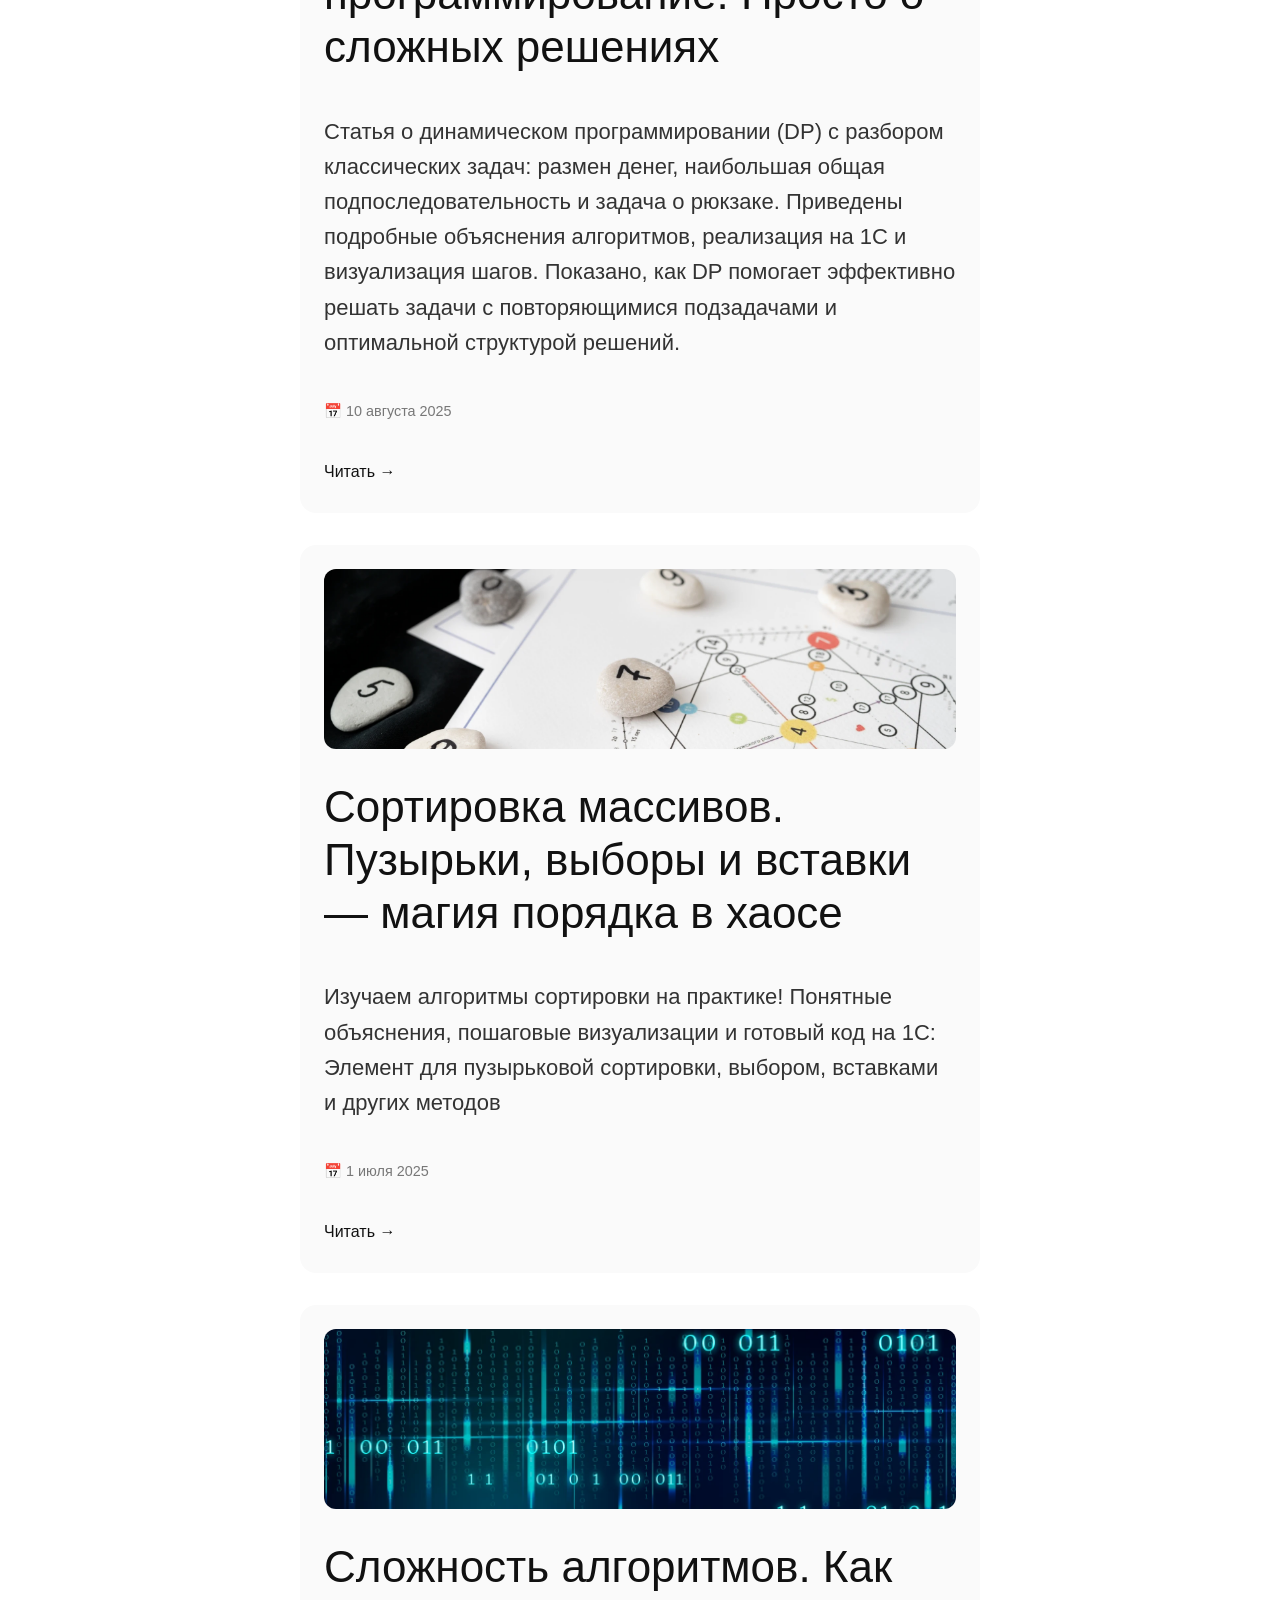
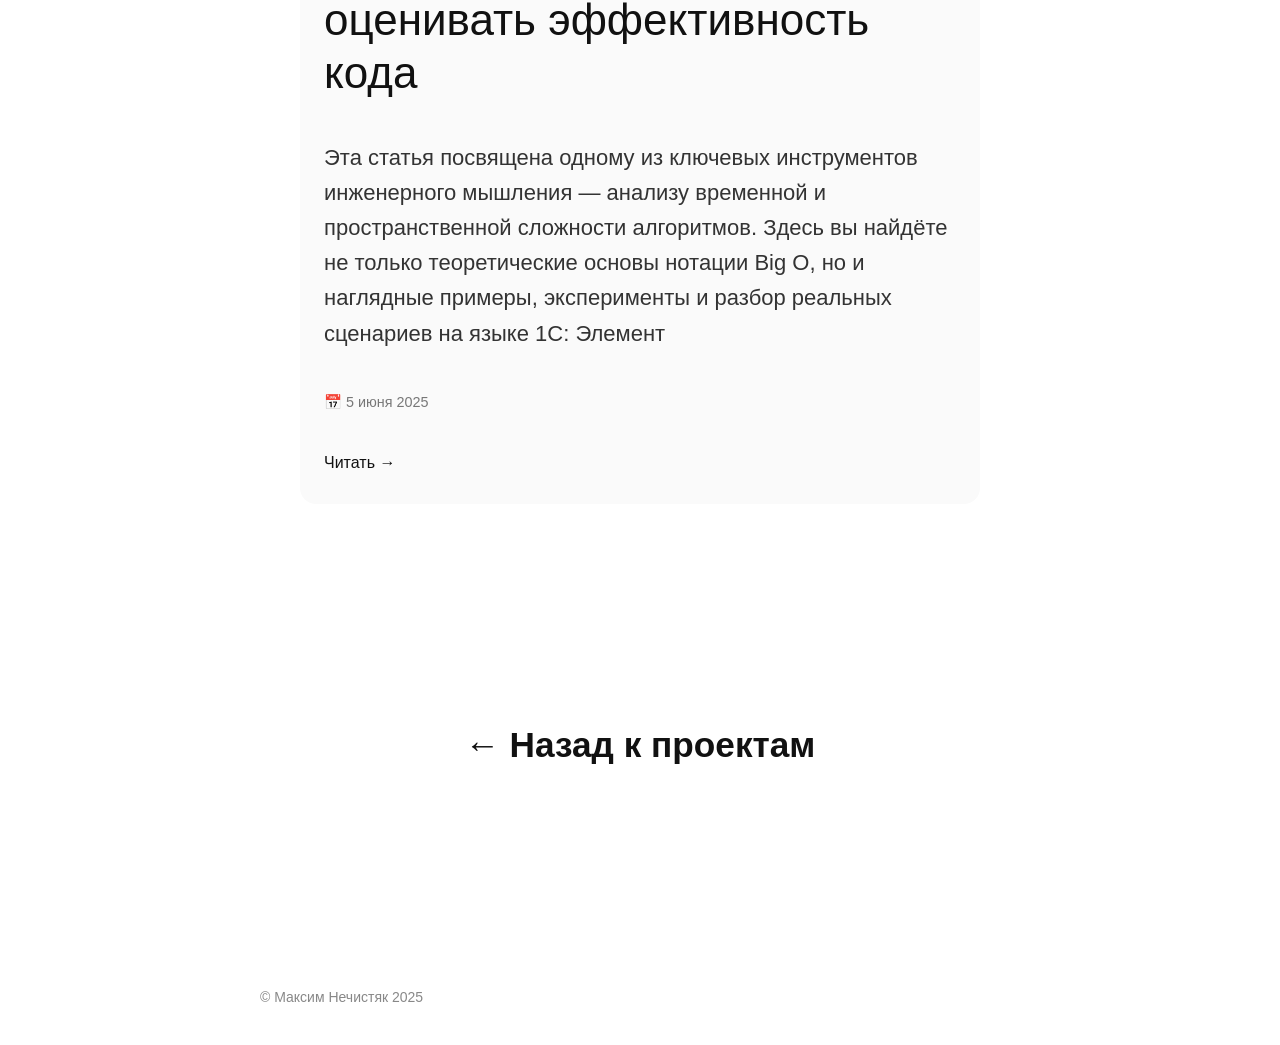
==== commit 4153fde7: "Статья поисковые алгоритмы" ====
--- a/articles.html
+++ b/articles.html
@@ -48,13 +48,23 @@
       </h3>
 
       <section class="articles-list">
-        <!-- Article 1 -->
+        <!-- Article 4 -->
+        <article class="article-card">
+          <img src="assets/img/articles/search_algorithm.jpg" alt="Обложка статьи об алгоритмах">
+          <div class="article-content">
+            <h2>Как работают поисковые алгоритмы. Binary Search, BFS и DFS</h2>
+            <p>Статья по фундаментальным алгоритмам поиска: бинарный поиск (Binary Search), поиск в ширину (BFS) и поиск в глубину (DFS). Содержит понятные объяснения, визуальные аналогии, сравнительный анализ и рабочие примеры на языке 1С:Элемент</p>
+            <p class="article-meta">📅 21 сентября 2025</p>
+            <a href="https://github.com/nechistyakmaxim/search-algorithms-explained" class="article-link">Читать →</a>
+          </div>
+        </article>
+        <!-- Article 3 -->
         <article class="article-card">
           <img src="assets/img/articles/programming.webp" alt="Обложка статьи об алгоритмах">
           <div class="article-content">
             <h2>Динамическое программирование. Просто о сложных решениях</h2>
             <p>Статья о динамическом программировании (DP) с разбором классических задач: размен денег, наибольшая общая подпоследовательность и задача о рюкзаке. Приведены подробные объяснения алгоритмов, реализация на 1С и визуализация шагов. Показано, как DP помогает эффективно решать задачи с повторяющимися подзадачами и оптимальной структурой решений.</p>
-            <p class="article-meta">📅 10 октября 2025</p>
+            <p class="article-meta">📅 10 августа 2025</p>
             <a href="https://github.com/nechistyakmaxim/dynamic-programming" class="article-link">Читать →</a>
           </div>
         </article>
@@ -64,17 +74,17 @@
           <div class="article-content">
             <h2>Сортировка массивов. Пузырьки, выборы и вставки — магия порядка в хаосе</h2>
             <p>Изучаем алгоритмы сортировки на практике! Понятные объяснения, пошаговые визуализации и готовый код на 1С: Элемент для пузырьковой сортировки, выбором, вставками и других методов</p>
-            <p class="article-meta">📅 1 октября 2025</p>
+            <p class="article-meta">📅 1 июля 2025</p>
             <a href="https://github.com/nechistyakmaxim/Array-Sorting-Algorithms" class="article-link">Читать →</a>
           </div>
         </article>
-        <!-- Article 3 -->
+        <!-- Article 1 -->
         <article class="article-card">
           <img src="assets/img/articles/algorithm-complexity.webp" alt="Обложка статьи об алгоритмах">
           <div class="article-content">
             <h2>Сложность алгоритмов. Как оценивать эффективность кода</h2>
             <p>Эта статья посвящена одному из ключевых инструментов инженерного мышления — анализу временной и пространственной сложности алгоритмов. Здесь вы найдёте не только теоретические основы нотации Big O, но и наглядные примеры, эксперименты и разбор реальных сценариев на языке 1С: Элемент</p>
-            <p class="article-meta">📅 5 сентября 2025</p>
+            <p class="article-meta">📅 5 июня 2025</p>
             <a href="https://github.com/nechistyakmaxim/algorithm-complexity-article-resources" class="article-link">Читать →</a>
           </div>
         </article>
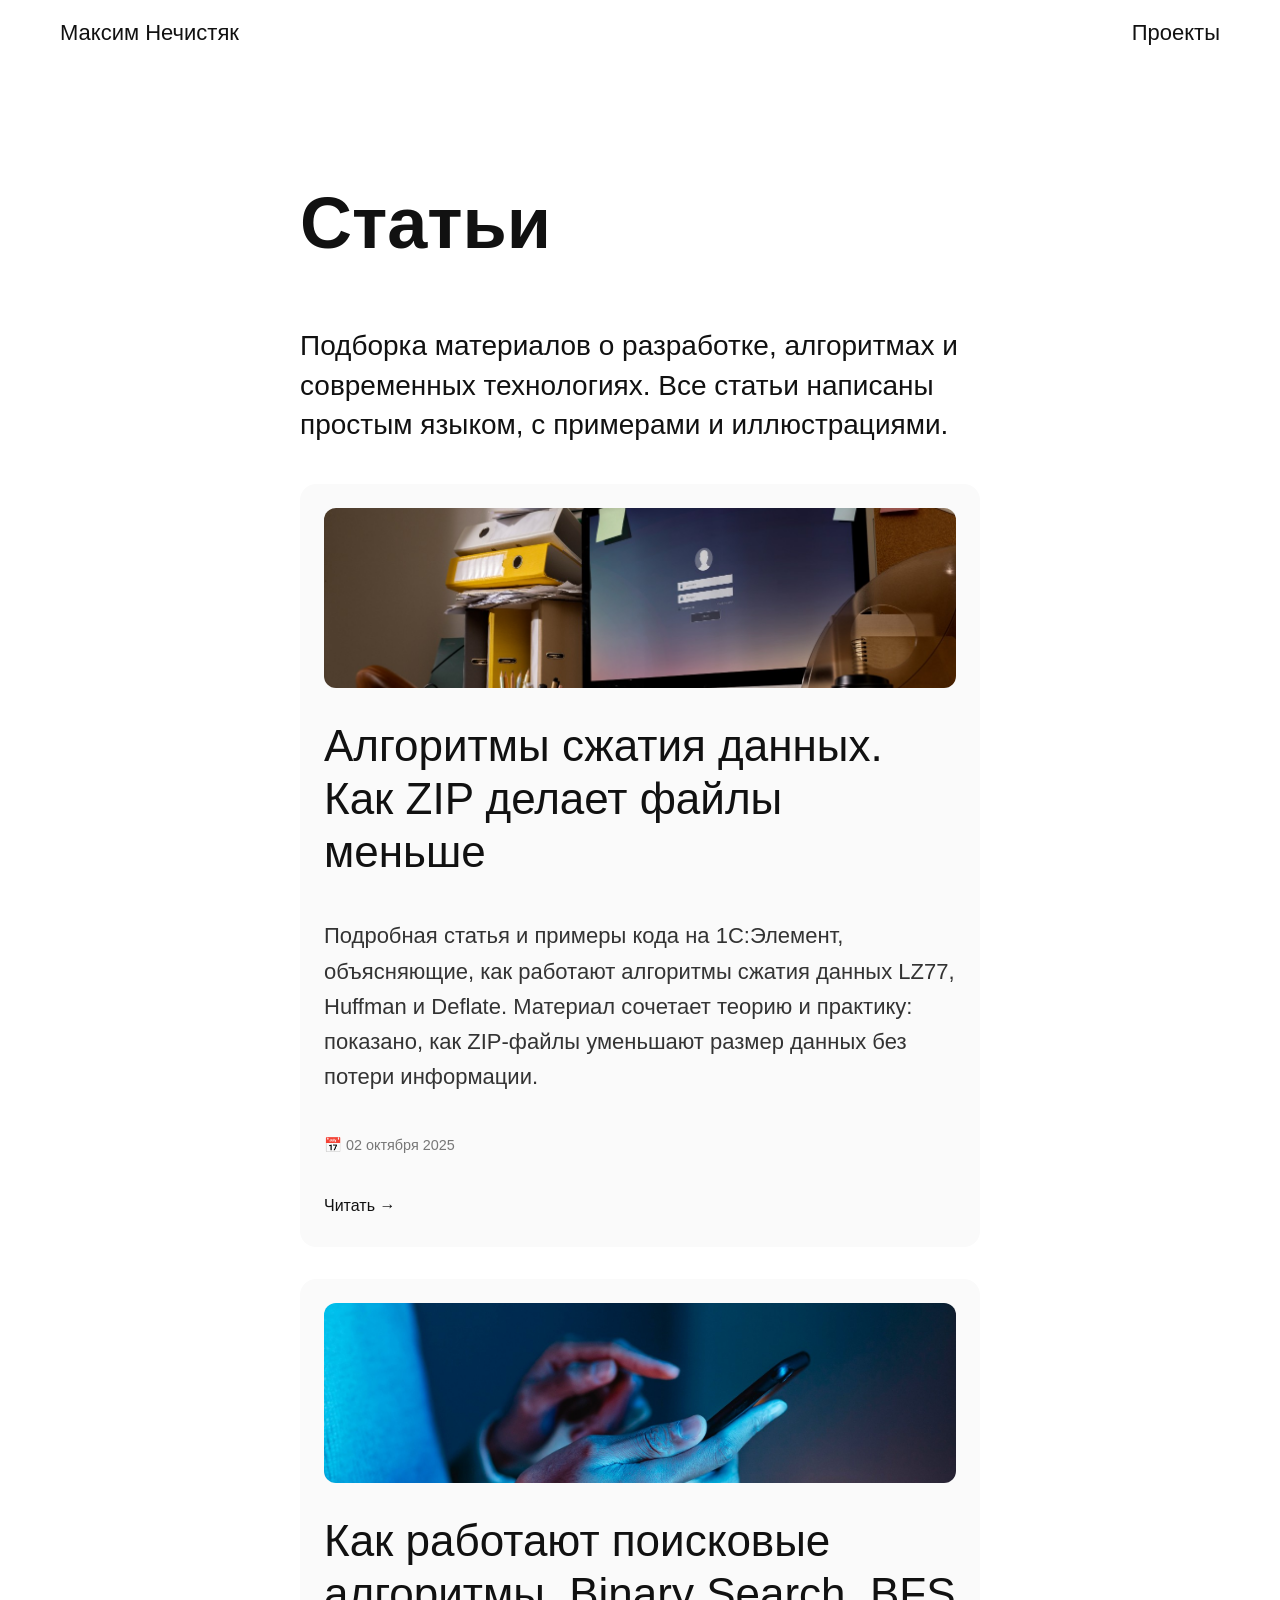
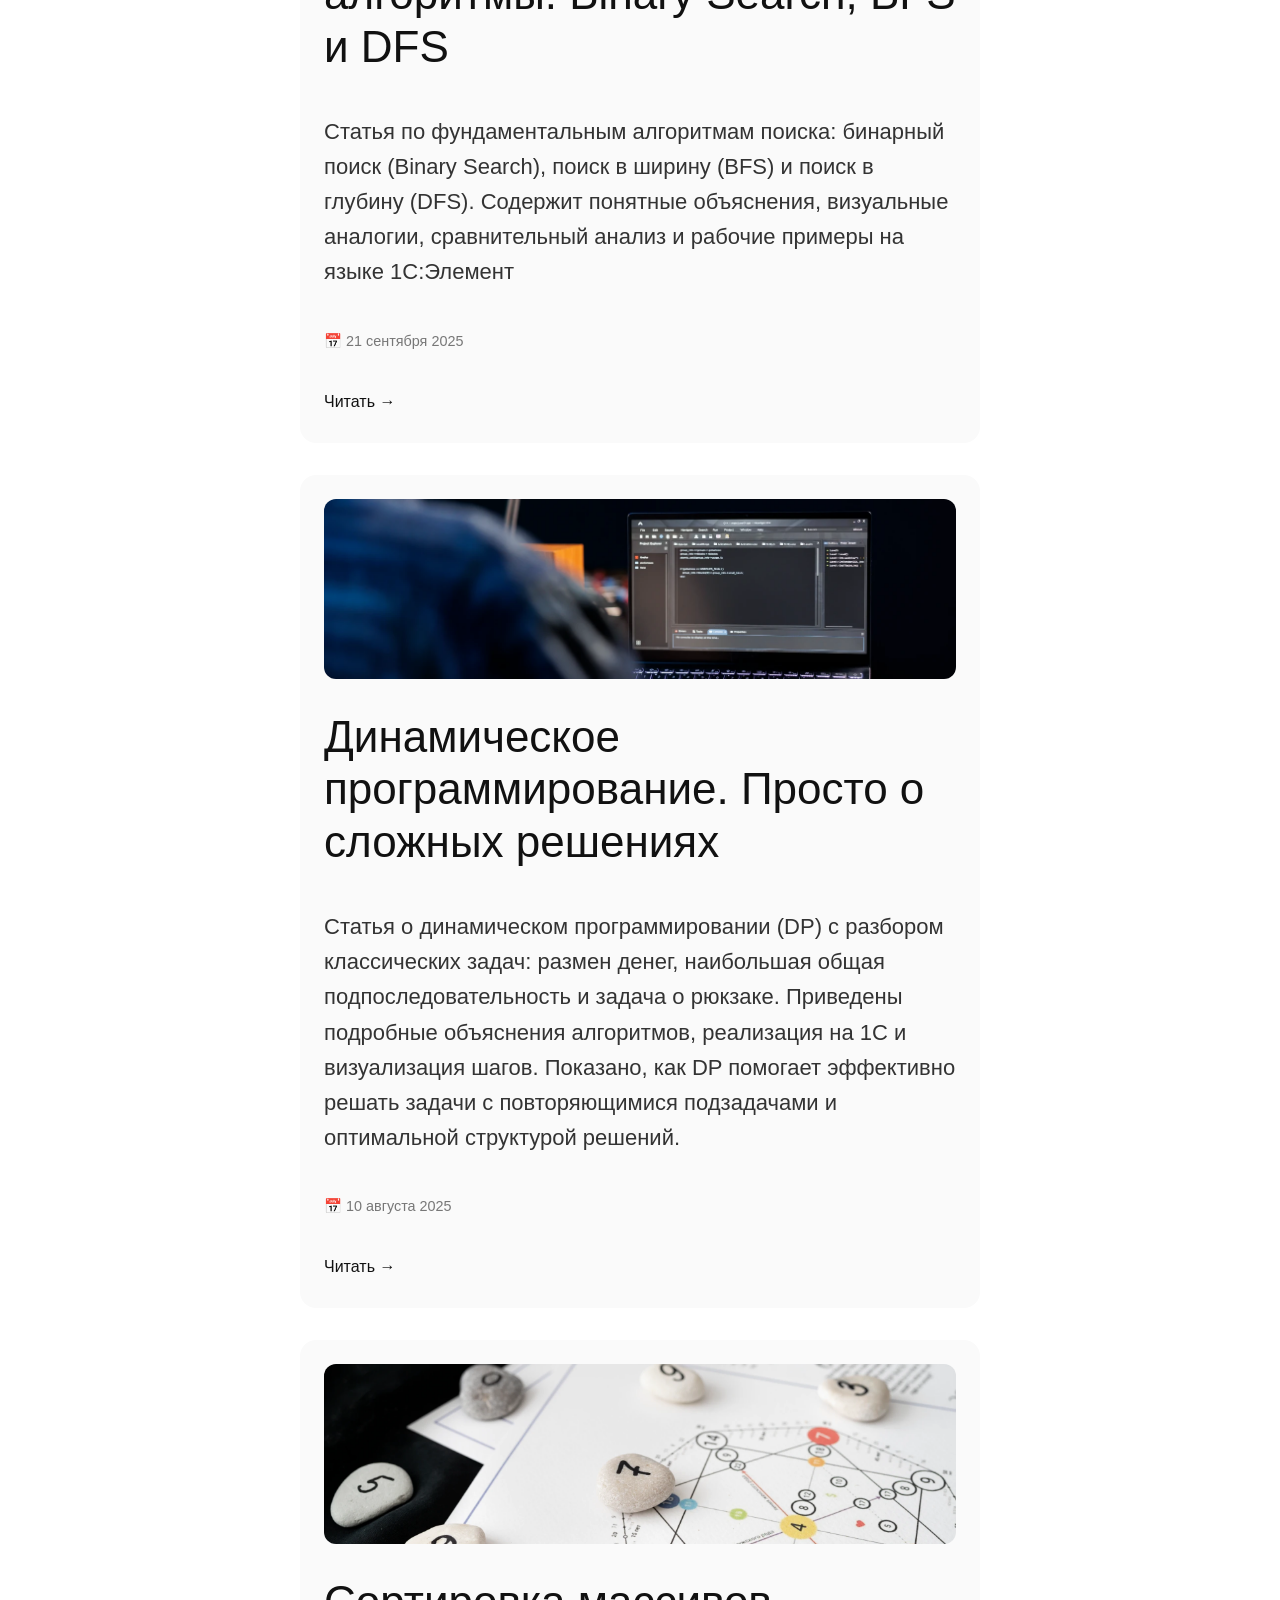
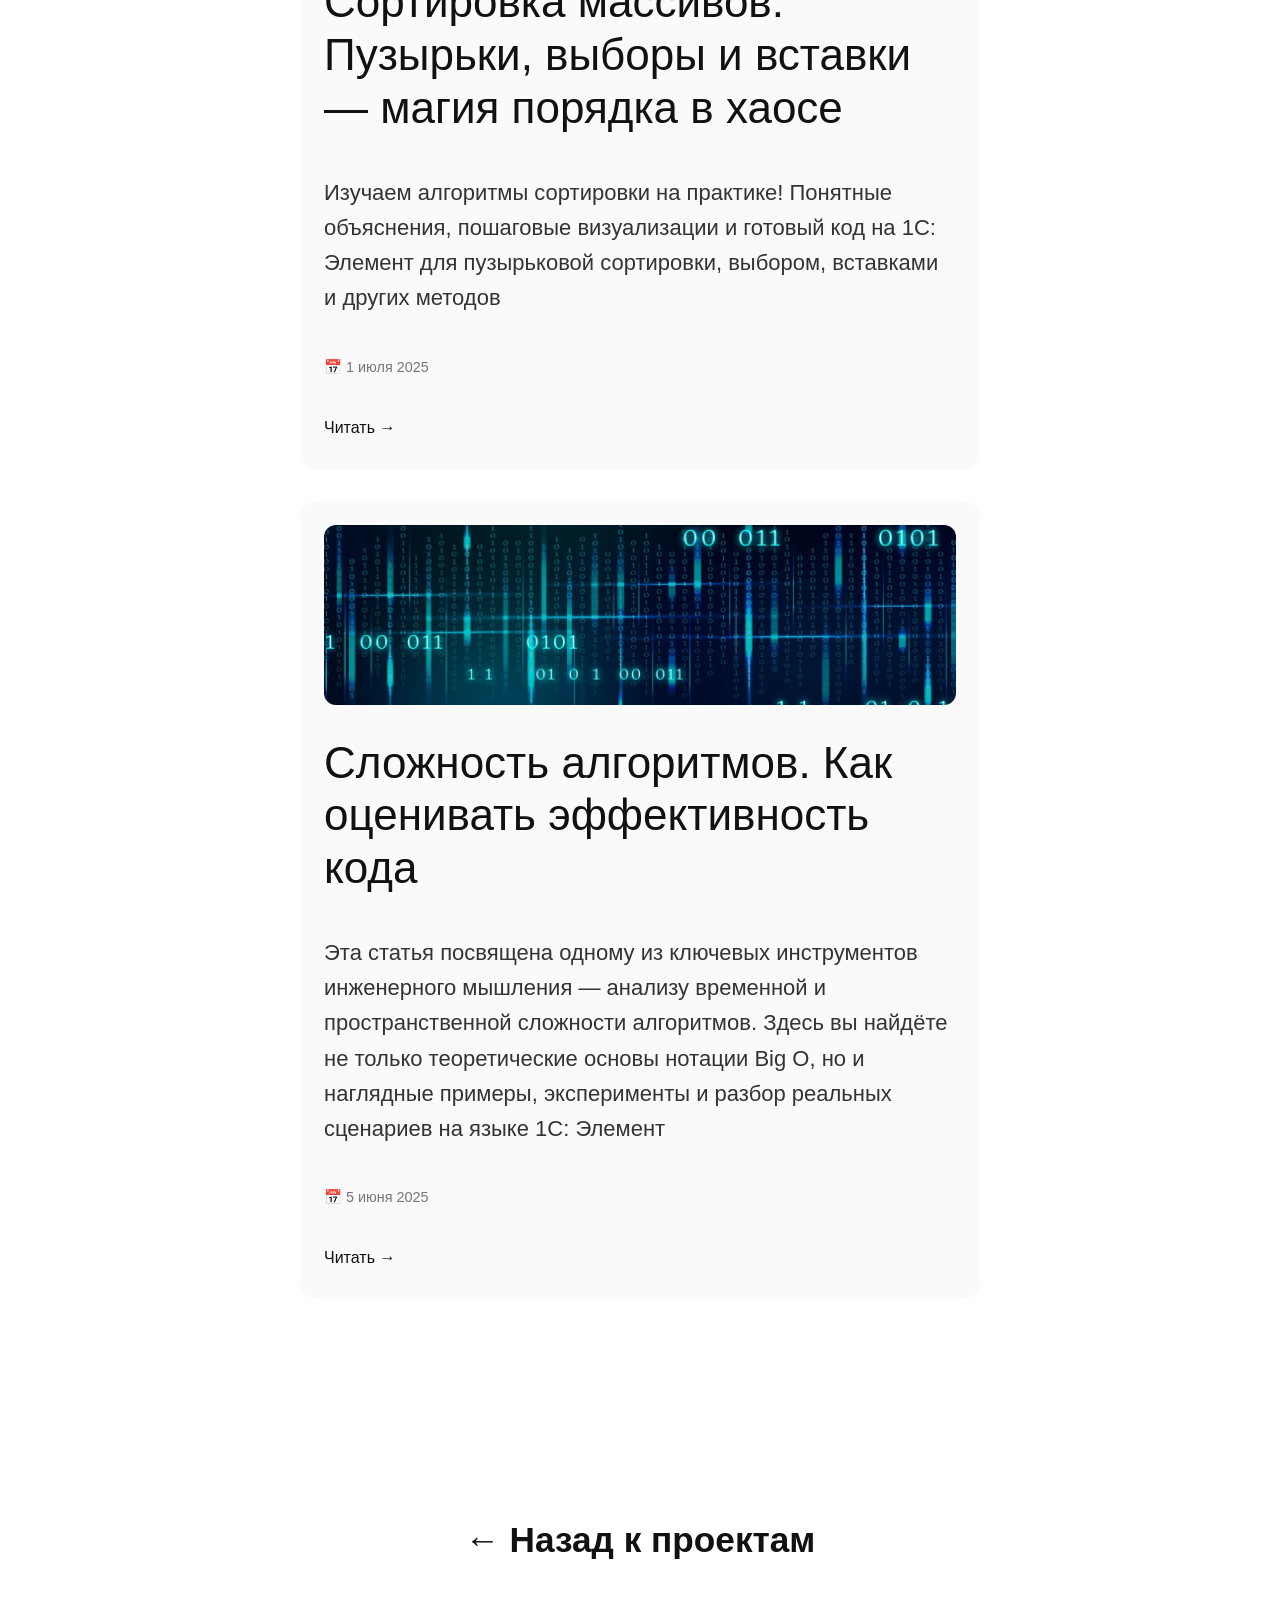
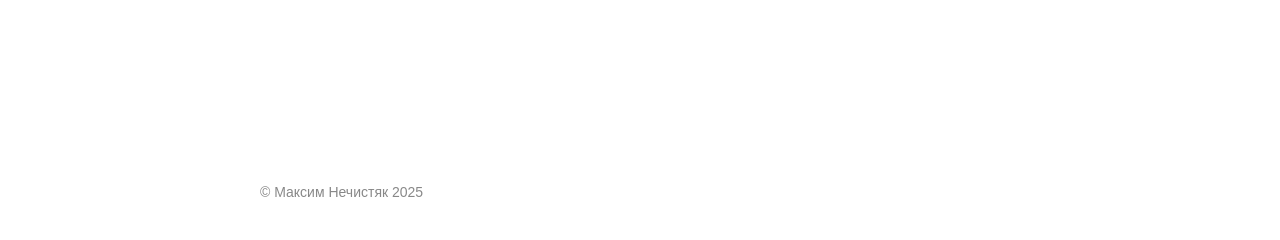
==== commit 988d233c: "Статья "Алгоритмы сжатия данных"" ====
--- a/articles.html
+++ b/articles.html
@@ -48,6 +48,16 @@
       </h3>
 
       <section class="articles-list">
+        <!-- Article 5 -->
+        <article class="article-card">
+          <img src="assets/img/articles/compression.jpg" alt="Обложка статьи об алгоритмах">
+          <div class="article-content">
+            <h2>Алгоритмы сжатия данных. Как ZIP делает файлы меньше</h2>
+            <p>Подробная статья и примеры кода на 1С:Элемент, объясняющие, как работают алгоритмы сжатия данных LZ77, Huffman и Deflate. Материал сочетает теорию и практику: показано, как ZIP-файлы уменьшают размер данных без потери информации.</p>
+            <p class="article-meta">📅 02 октября 2025</p>
+            <a href="https://github.com/nechistyakmaxim/data-compression-deflate-explained" class="article-link">Читать →</a>
+          </div>
+        </article>
         <!-- Article 4 -->
         <article class="article-card">
           <img src="assets/img/articles/search_algorithm.jpg" alt="Обложка статьи об алгоритмах">
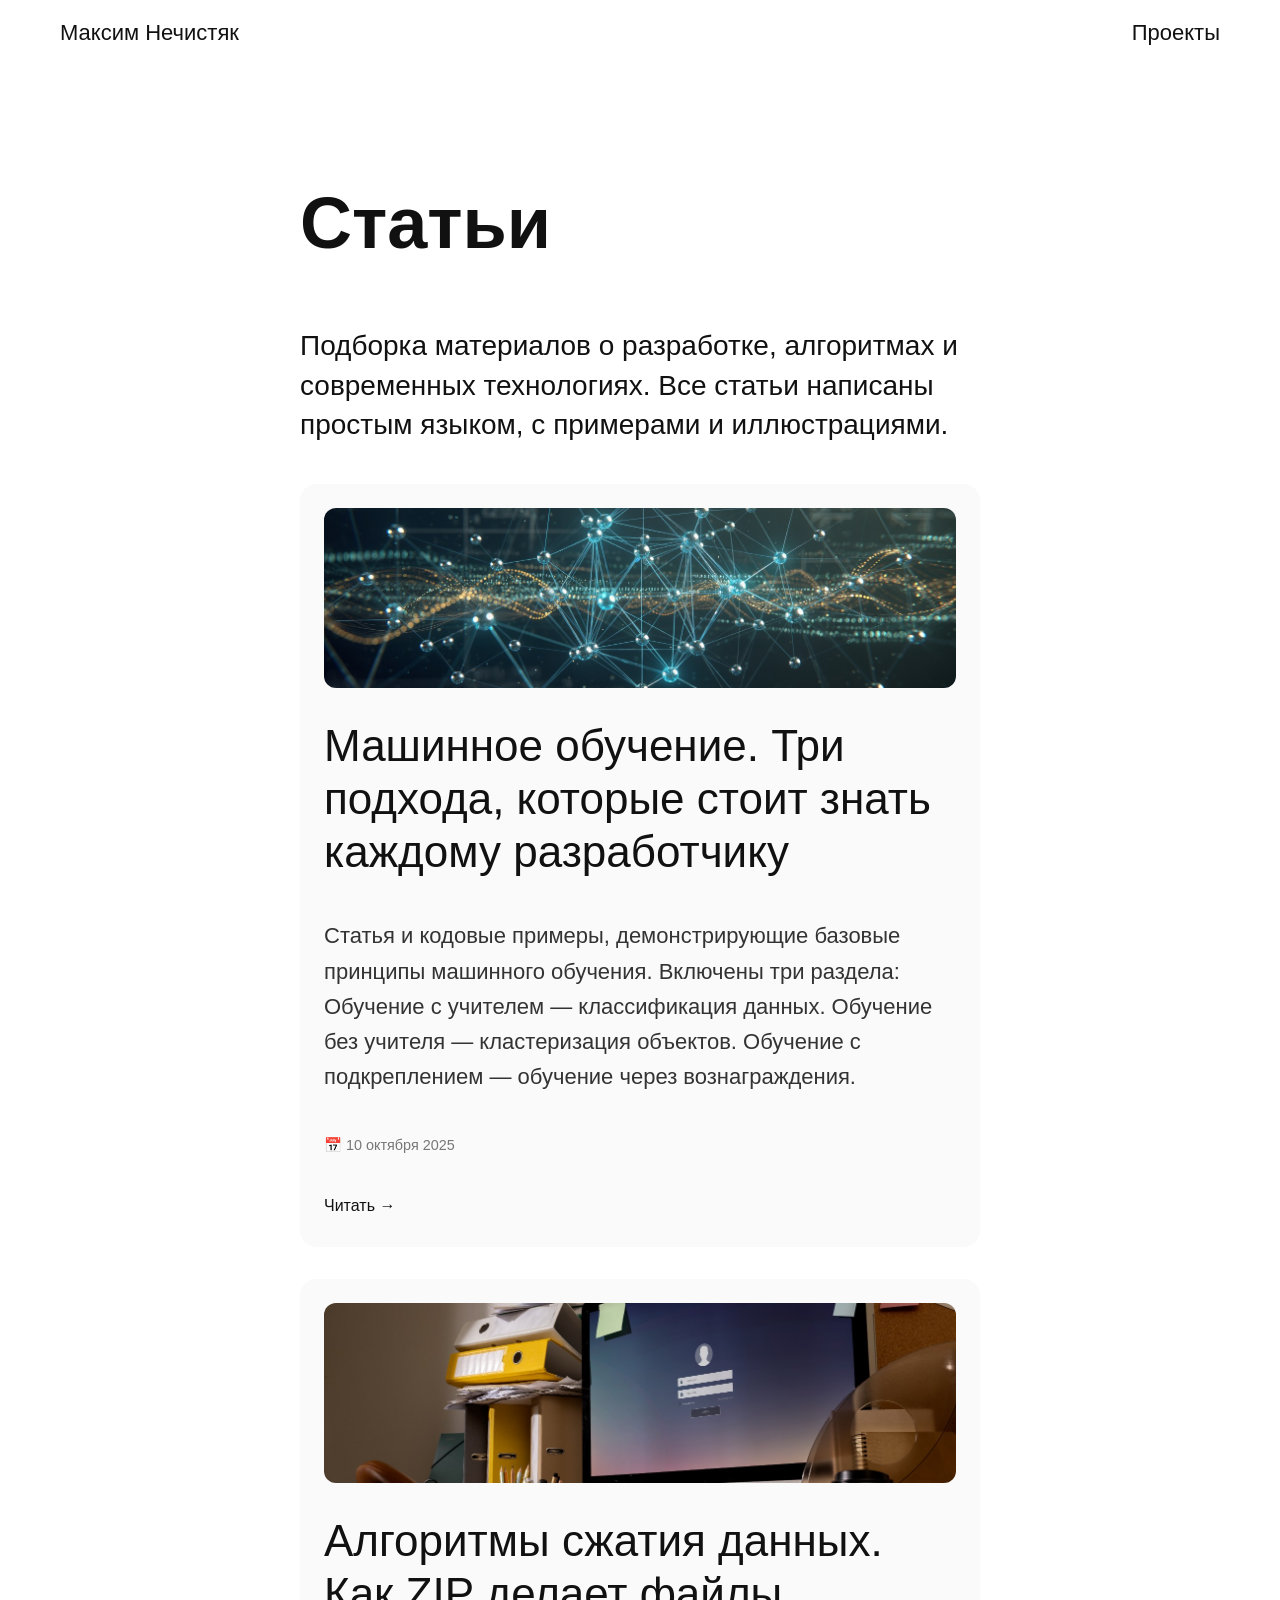
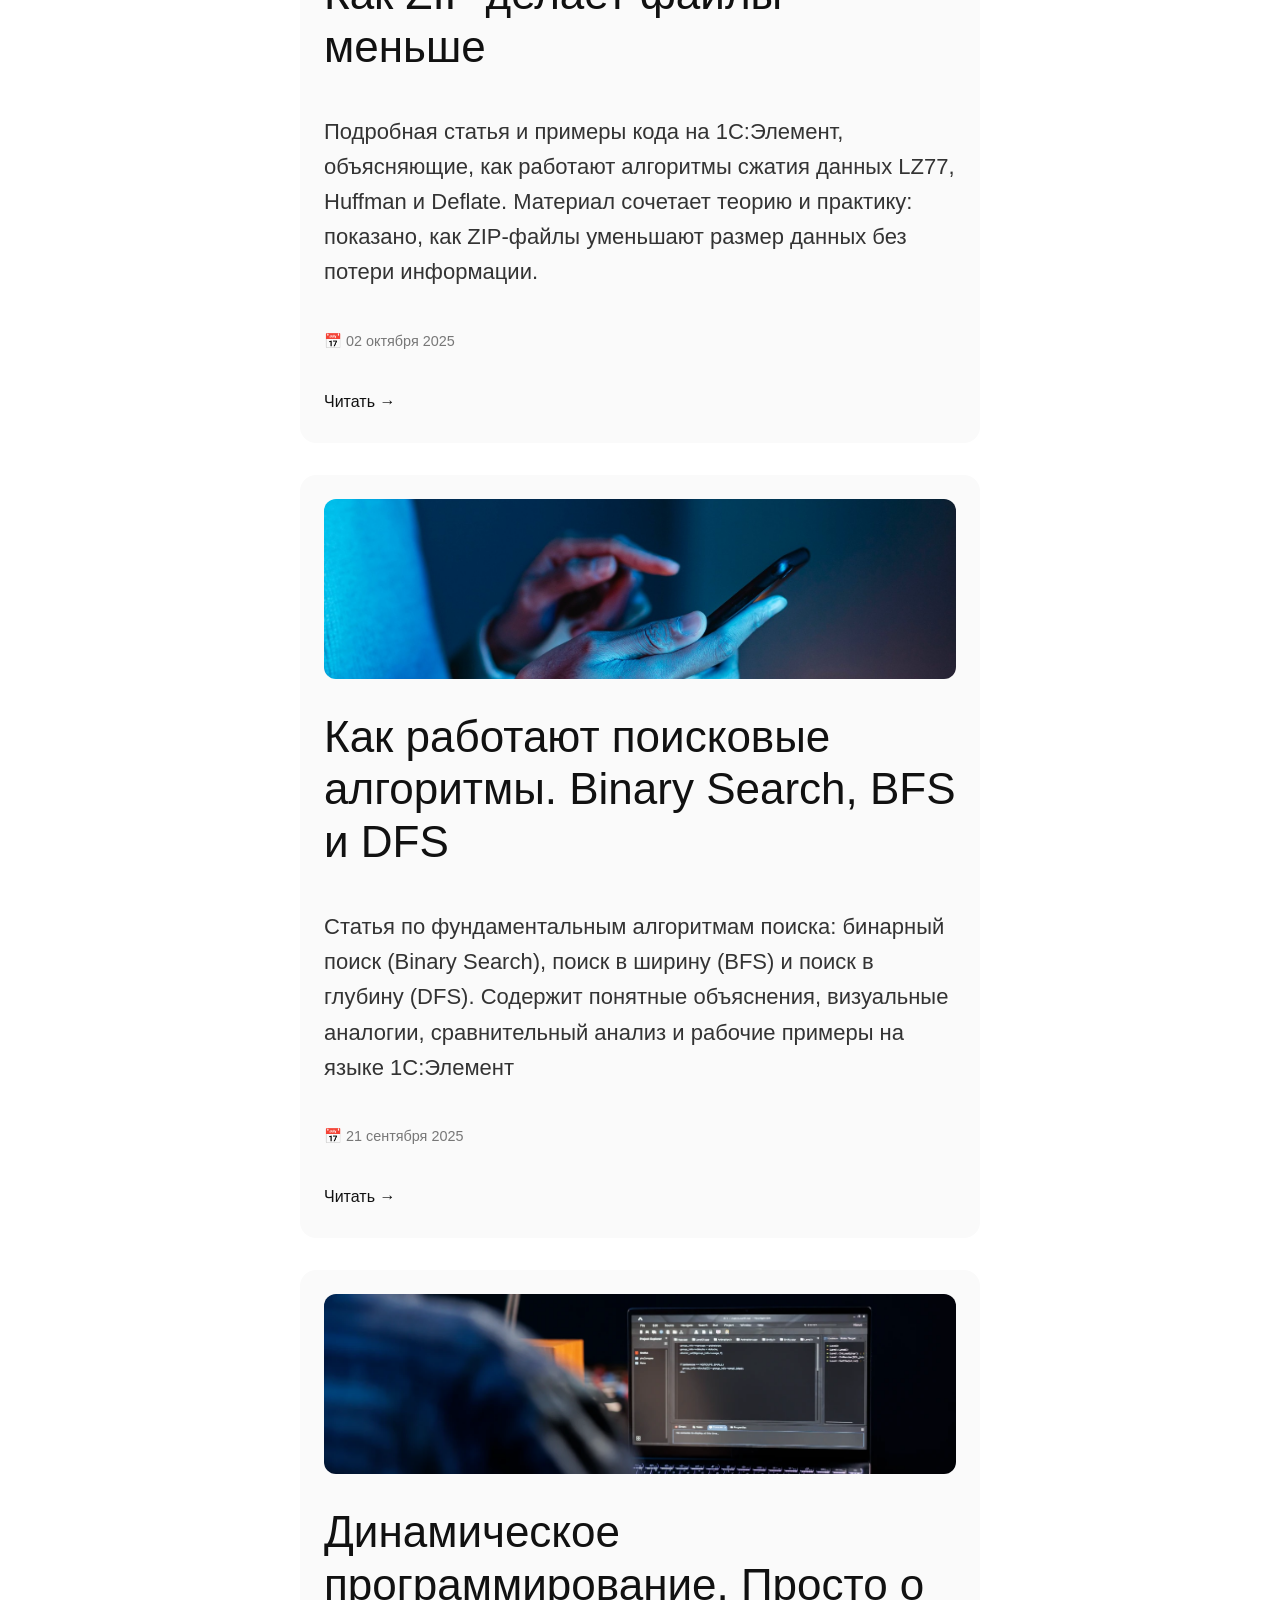
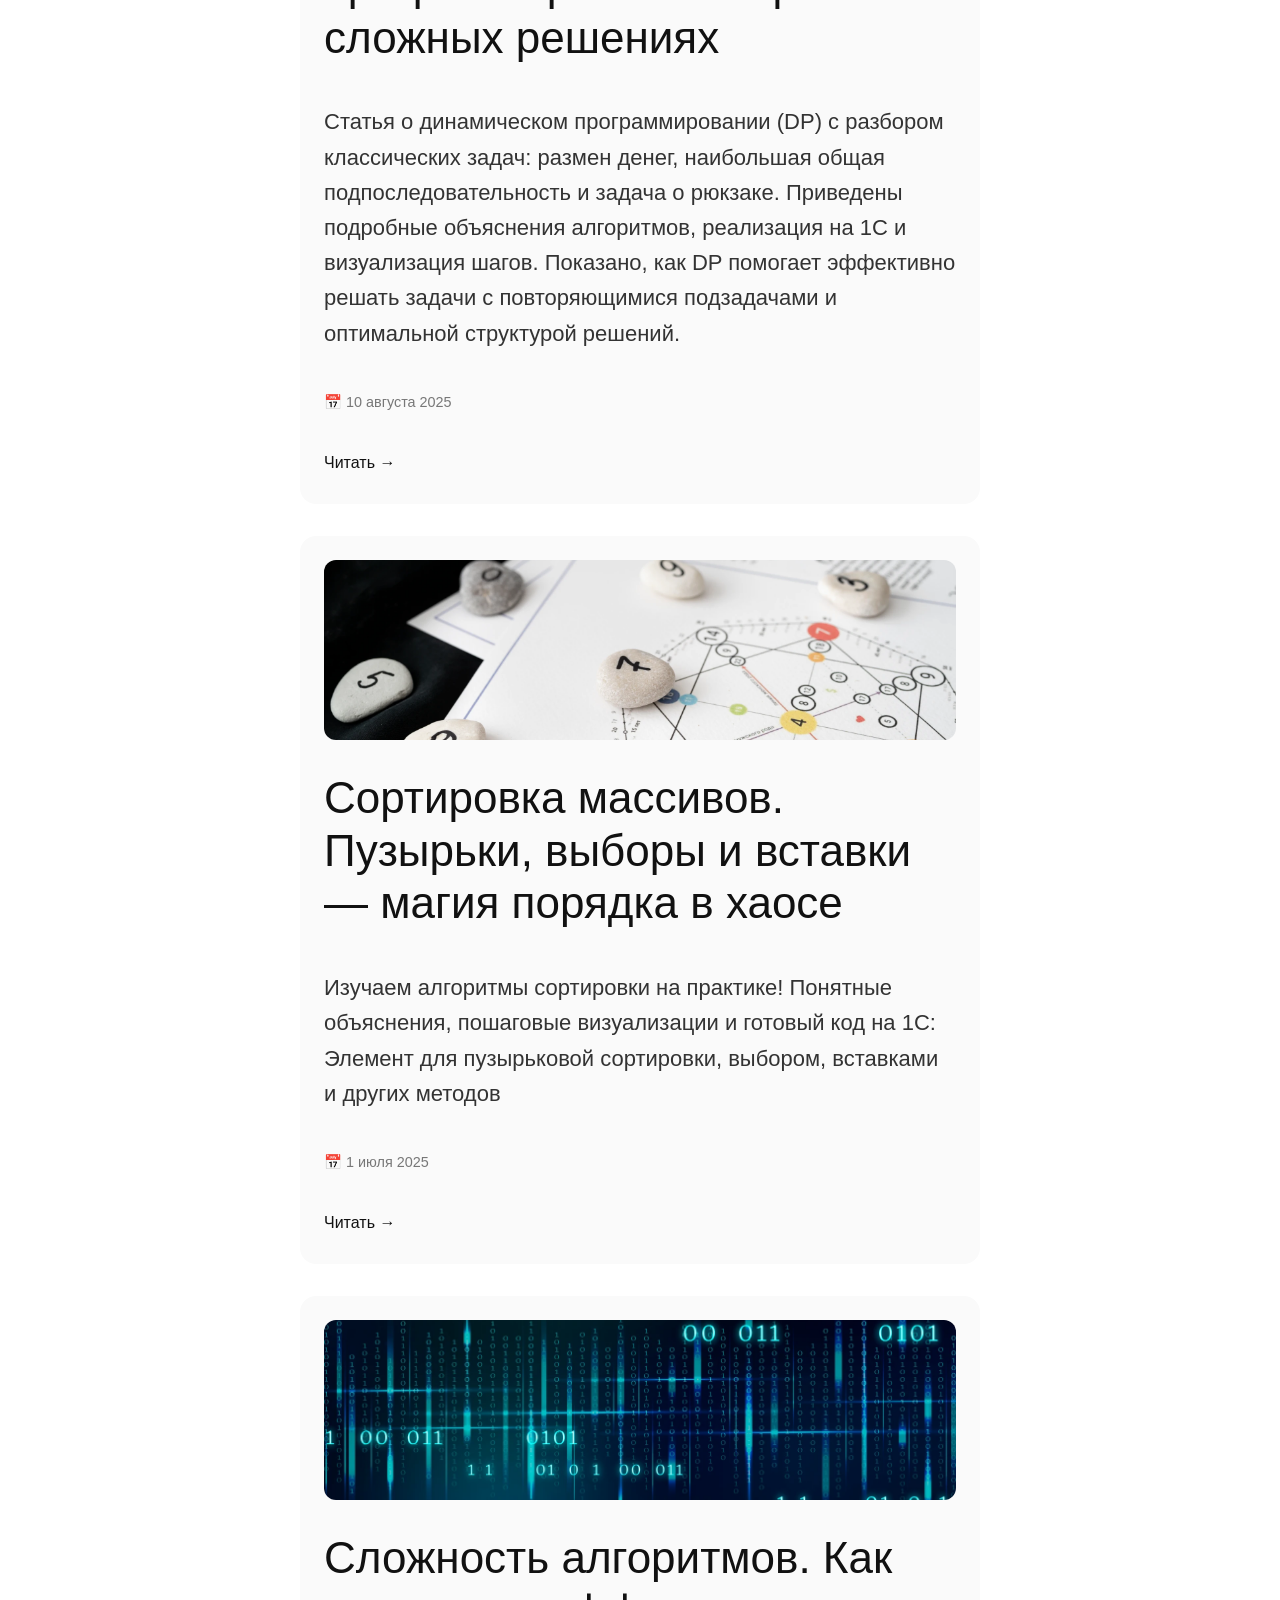
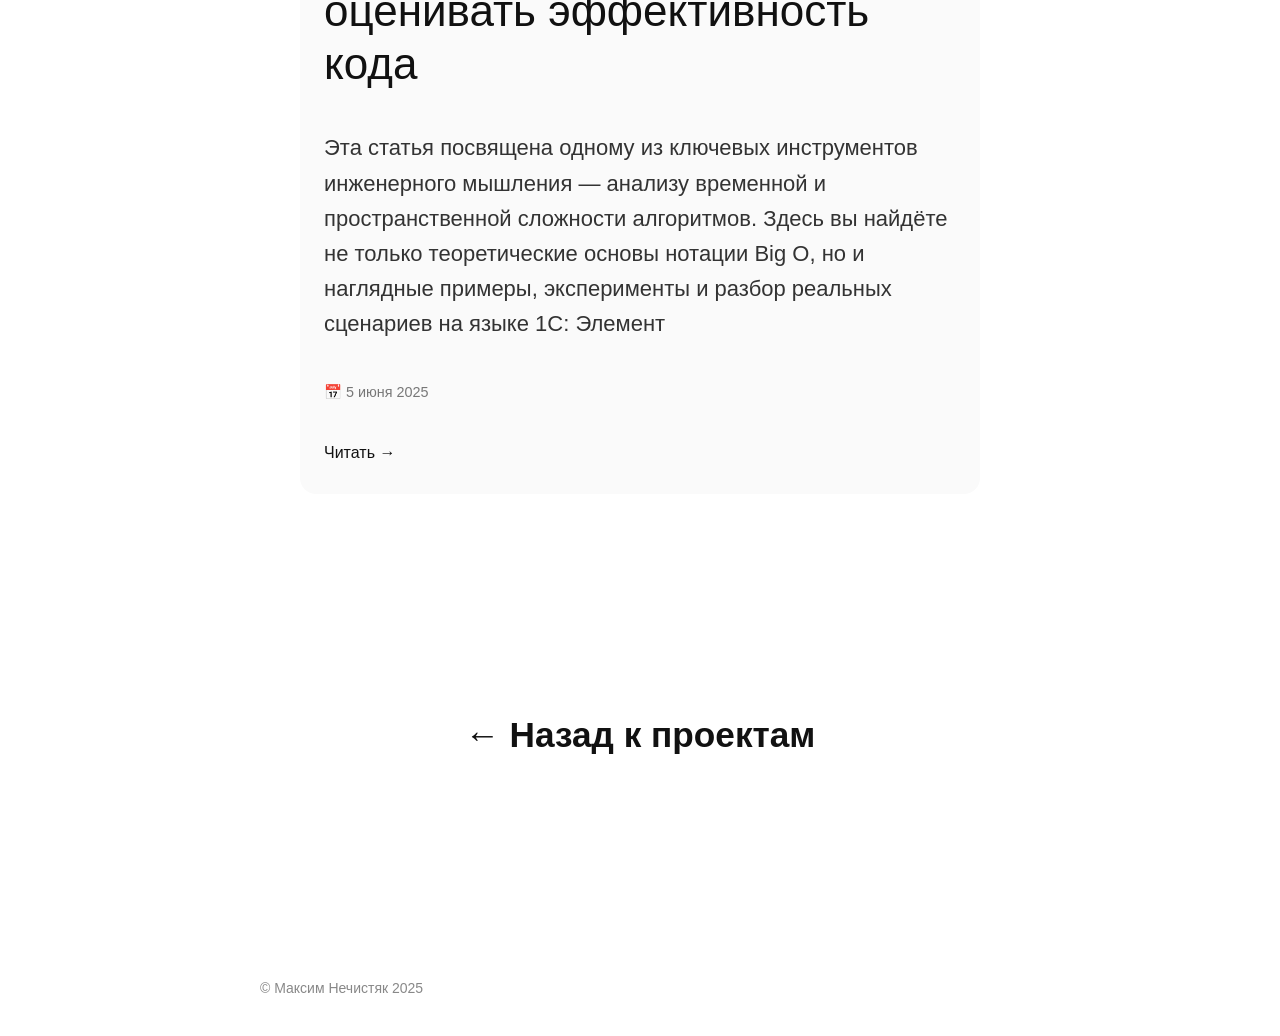
==== commit b8cbca04: "Статья "Машинное обучение"" ====
--- a/articles.html
+++ b/articles.html
@@ -48,6 +48,16 @@
       </h3>
 
       <section class="articles-list">
+        <!-- Article 6 -->
+        <article class="article-card">
+          <img src="assets/img/articles/machine-learning.jpg" alt="Обложка статьи об алгоритмах">
+          <div class="article-content">
+            <h2>Машинное обучение. Три подхода, которые стоит знать каждому разработчику</h2>
+            <p>Статья и кодовые примеры, демонстрирующие базовые принципы машинного обучения. Включены три раздела: Обучение с учителем — классификация данных. Обучение без учителя — кластеризация объектов. Обучение с подкреплением — обучение через вознаграждения.</p>
+            <p class="article-meta">📅 10 октября 2025</p>
+            <a href="https://github.com/nechistyakmaxim/machine-learning" class="article-link">Читать →</a>
+          </div>
+        </article>
         <!-- Article 5 -->
         <article class="article-card">
           <img src="assets/img/articles/compression.jpg" alt="Обложка статьи об алгоритмах">
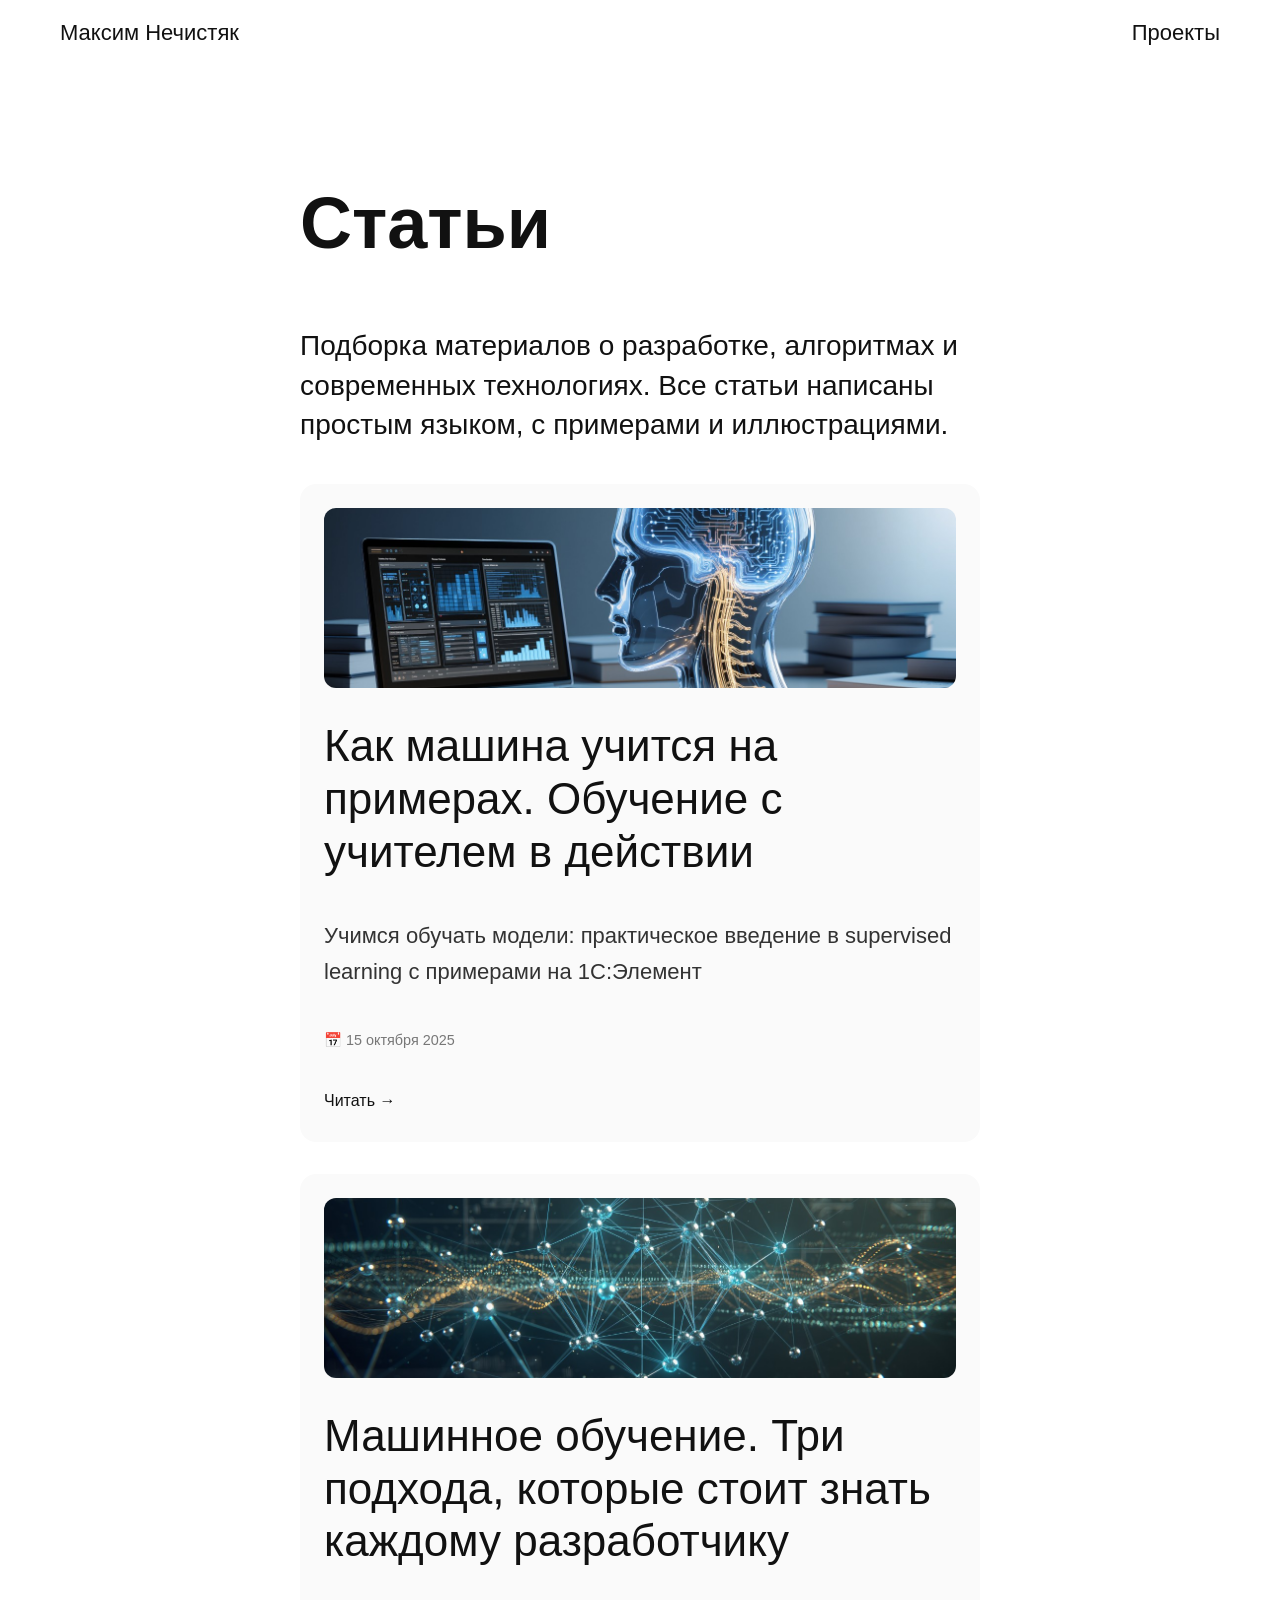
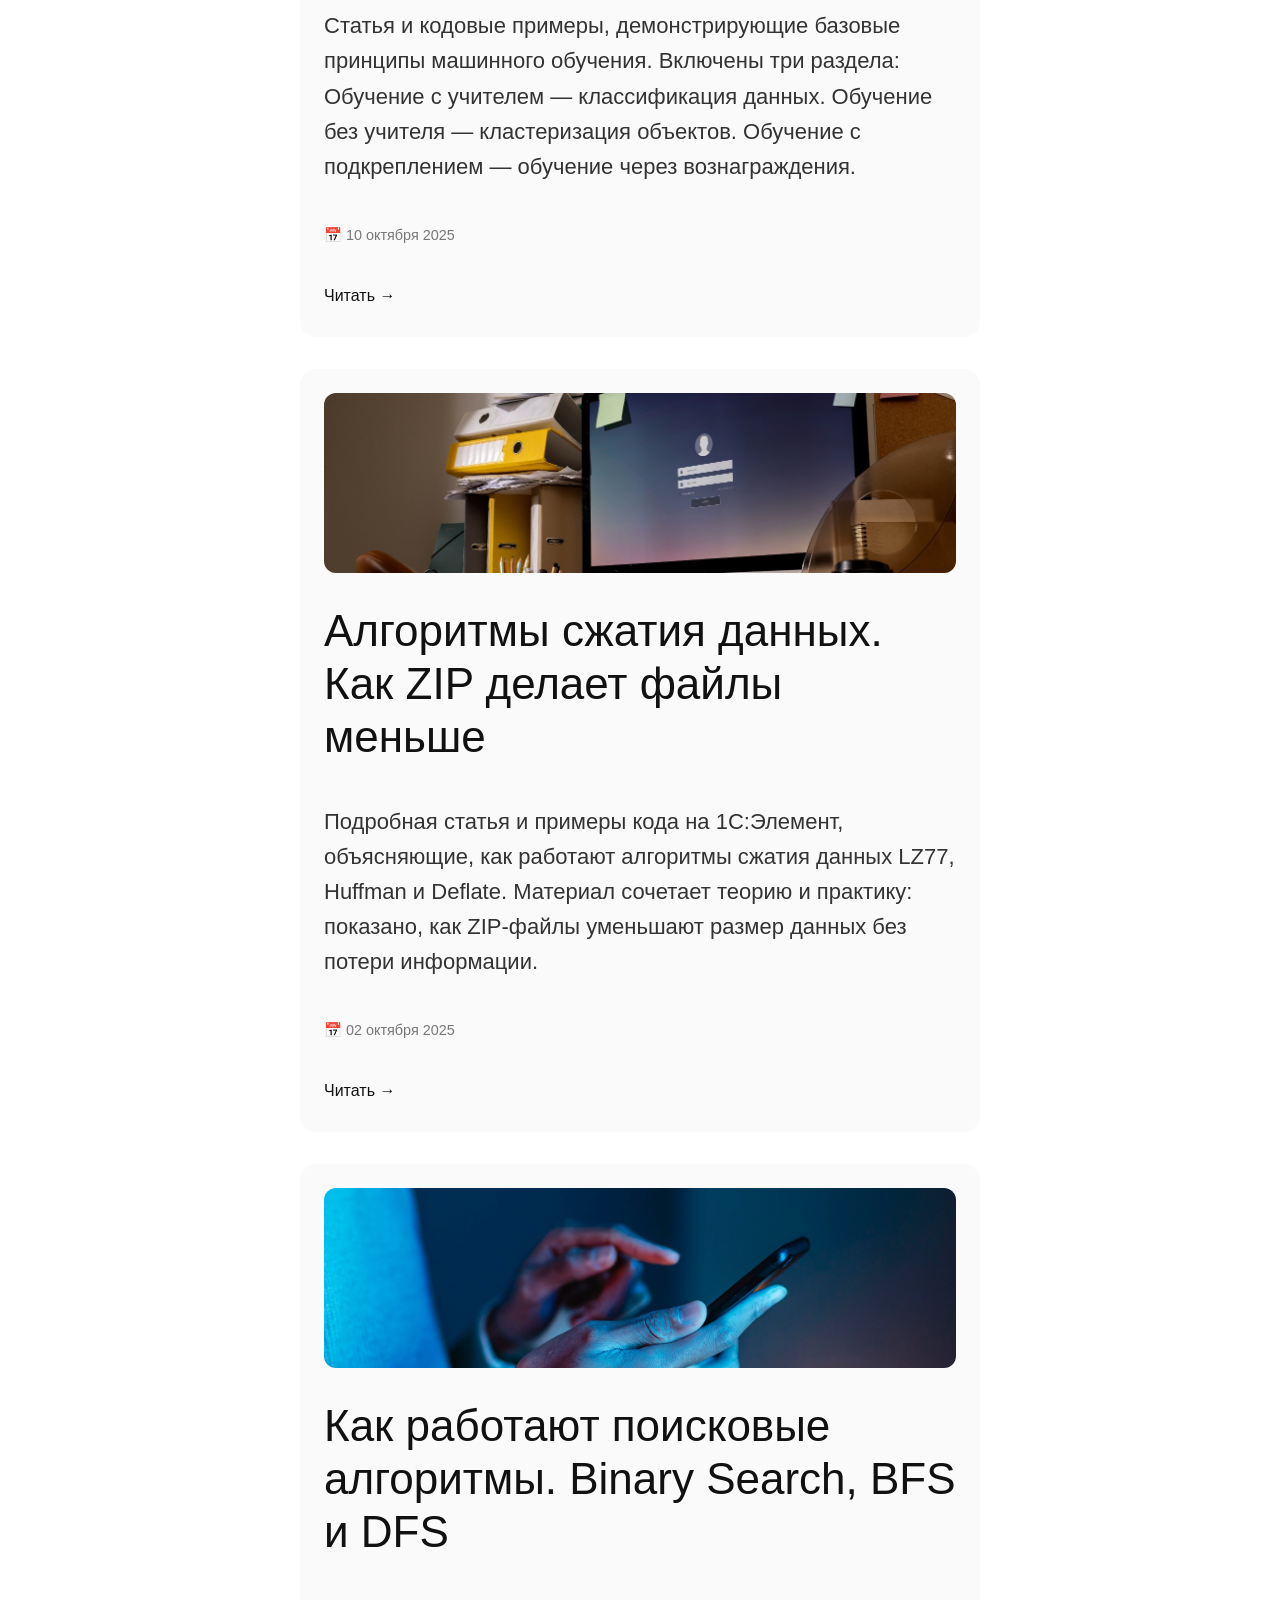
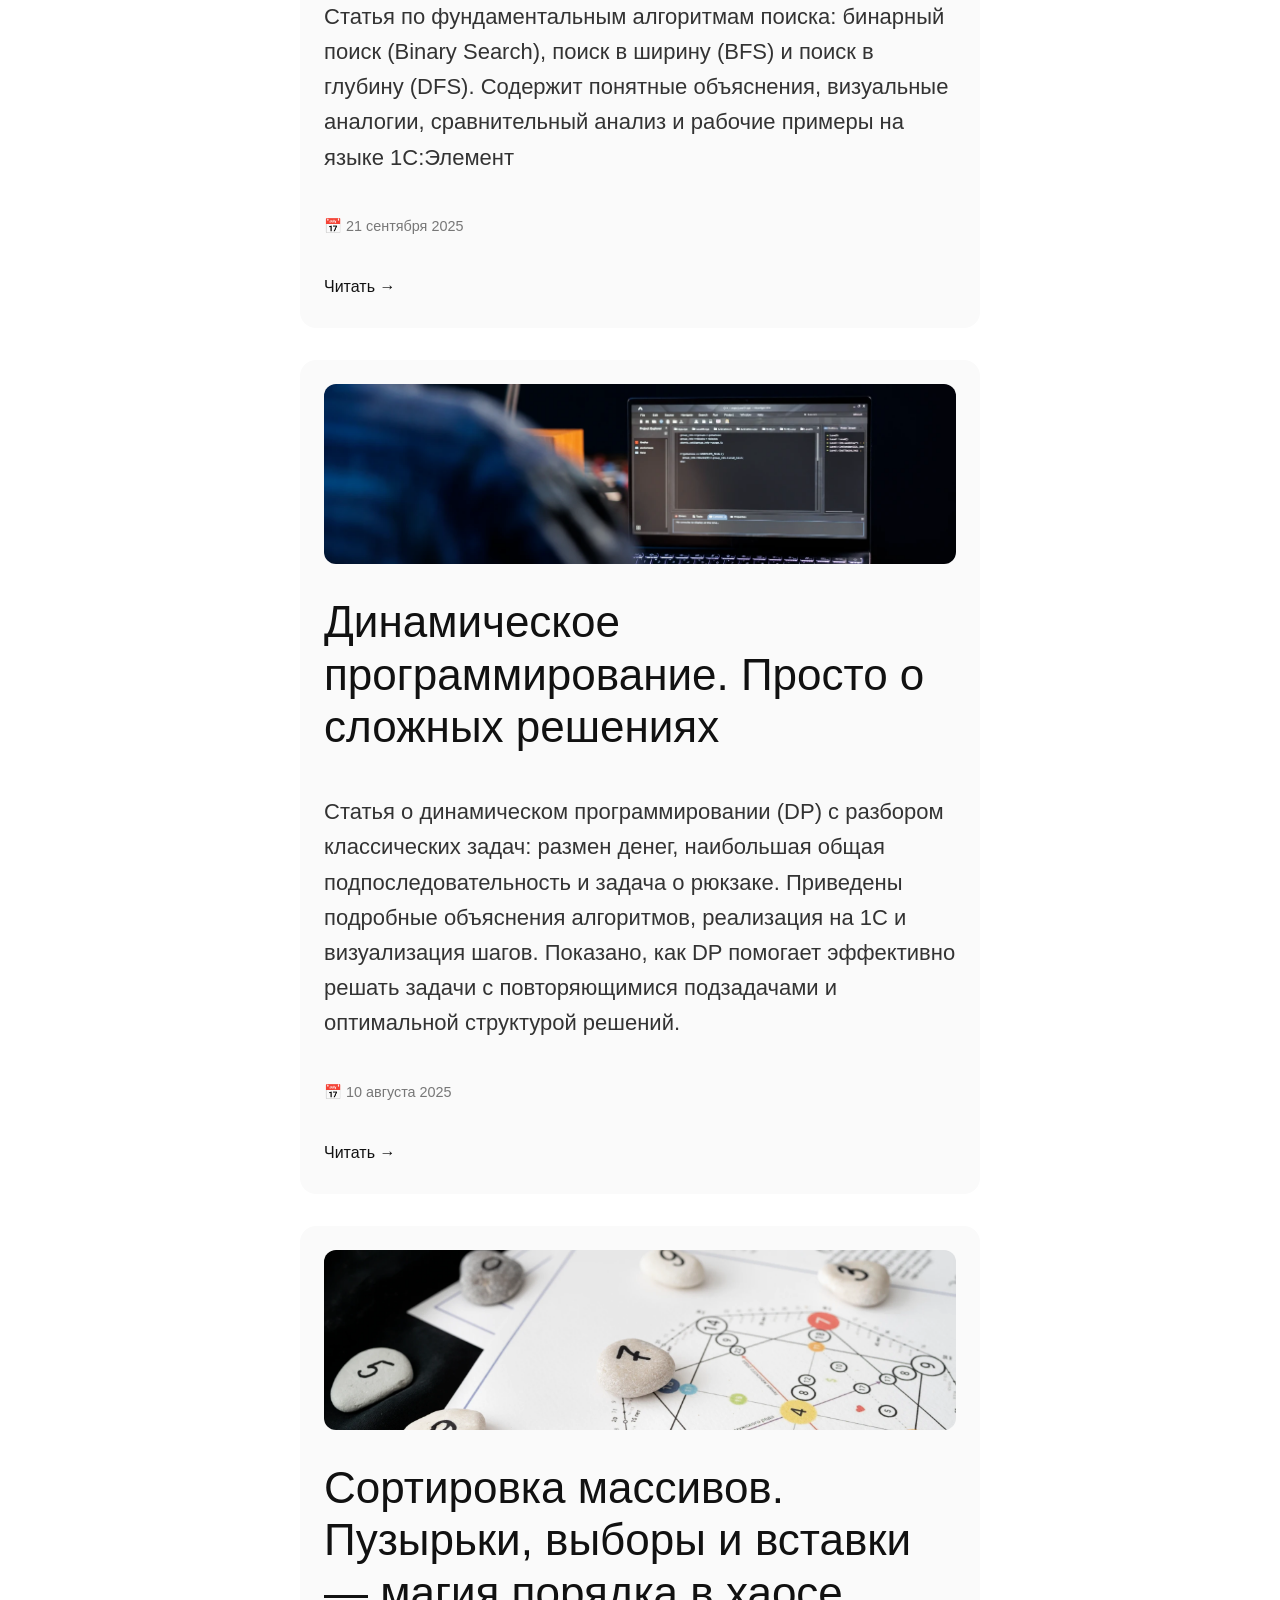
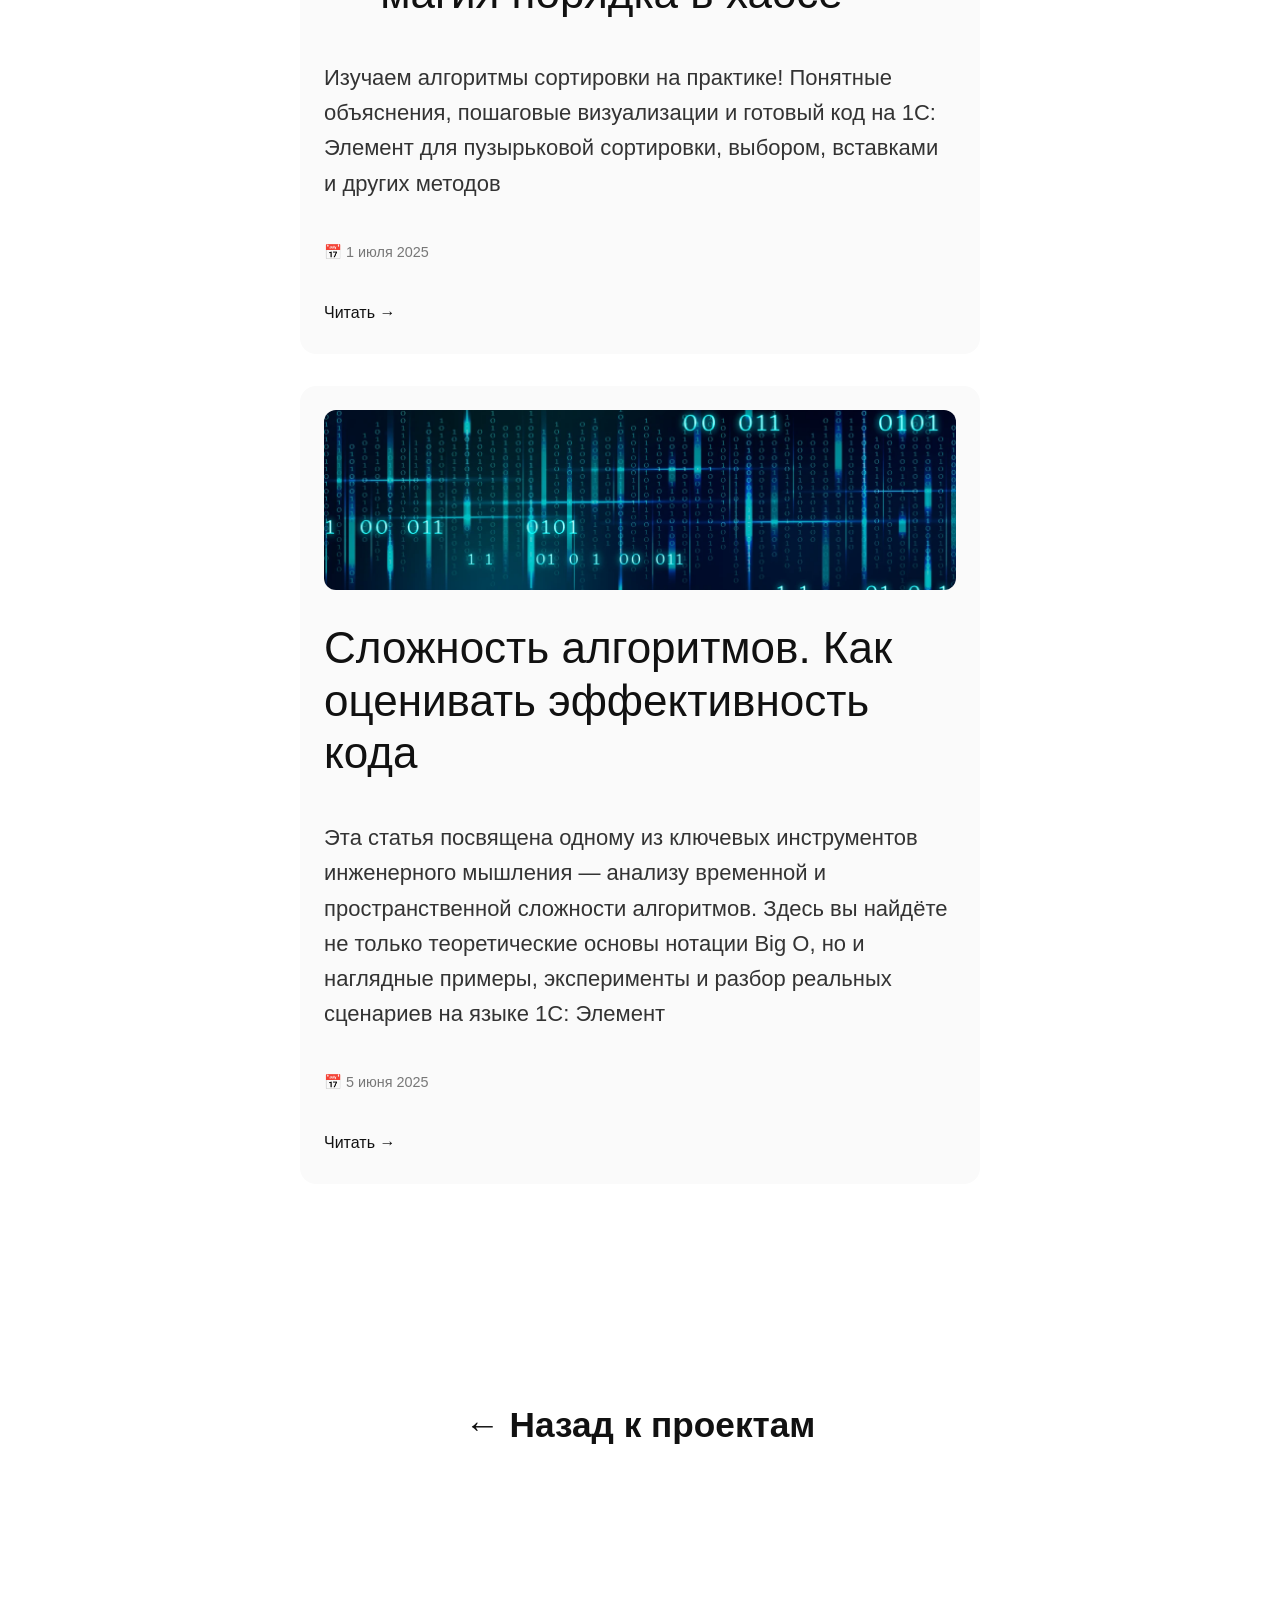
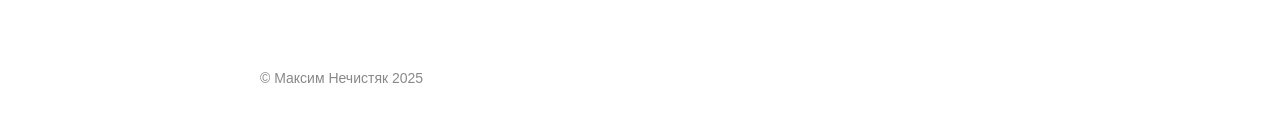
==== commit 65807a4b: "Статья "Как машина учится на примерах"" ====
--- a/articles.html
+++ b/articles.html
@@ -48,6 +48,16 @@
       </h3>
 
       <section class="articles-list">
+        <!-- Article 7 -->
+        <article class="article-card">
+          <img src="assets/img/articles/machine-learning-supervised.jpg" alt="Обложка статьи об алгоритмах">
+          <div class="article-content">
+            <h2>Как машина учится на примерах. Обучение с учителем в действии</h2>
+            <p>Учимся обучать модели: практическое введение в supervised learning с примерами на 1С:Элемент</p>
+            <p class="article-meta">📅 15 октября 2025</p>
+            <a href="https://github.com/nechistyakmaxim/machine-learning-supervised-basics" class="article-link">Читать →</a>
+          </div>
+        </article>
         <!-- Article 6 -->
         <article class="article-card">
           <img src="assets/img/articles/machine-learning.jpg" alt="Обложка статьи об алгоритмах">
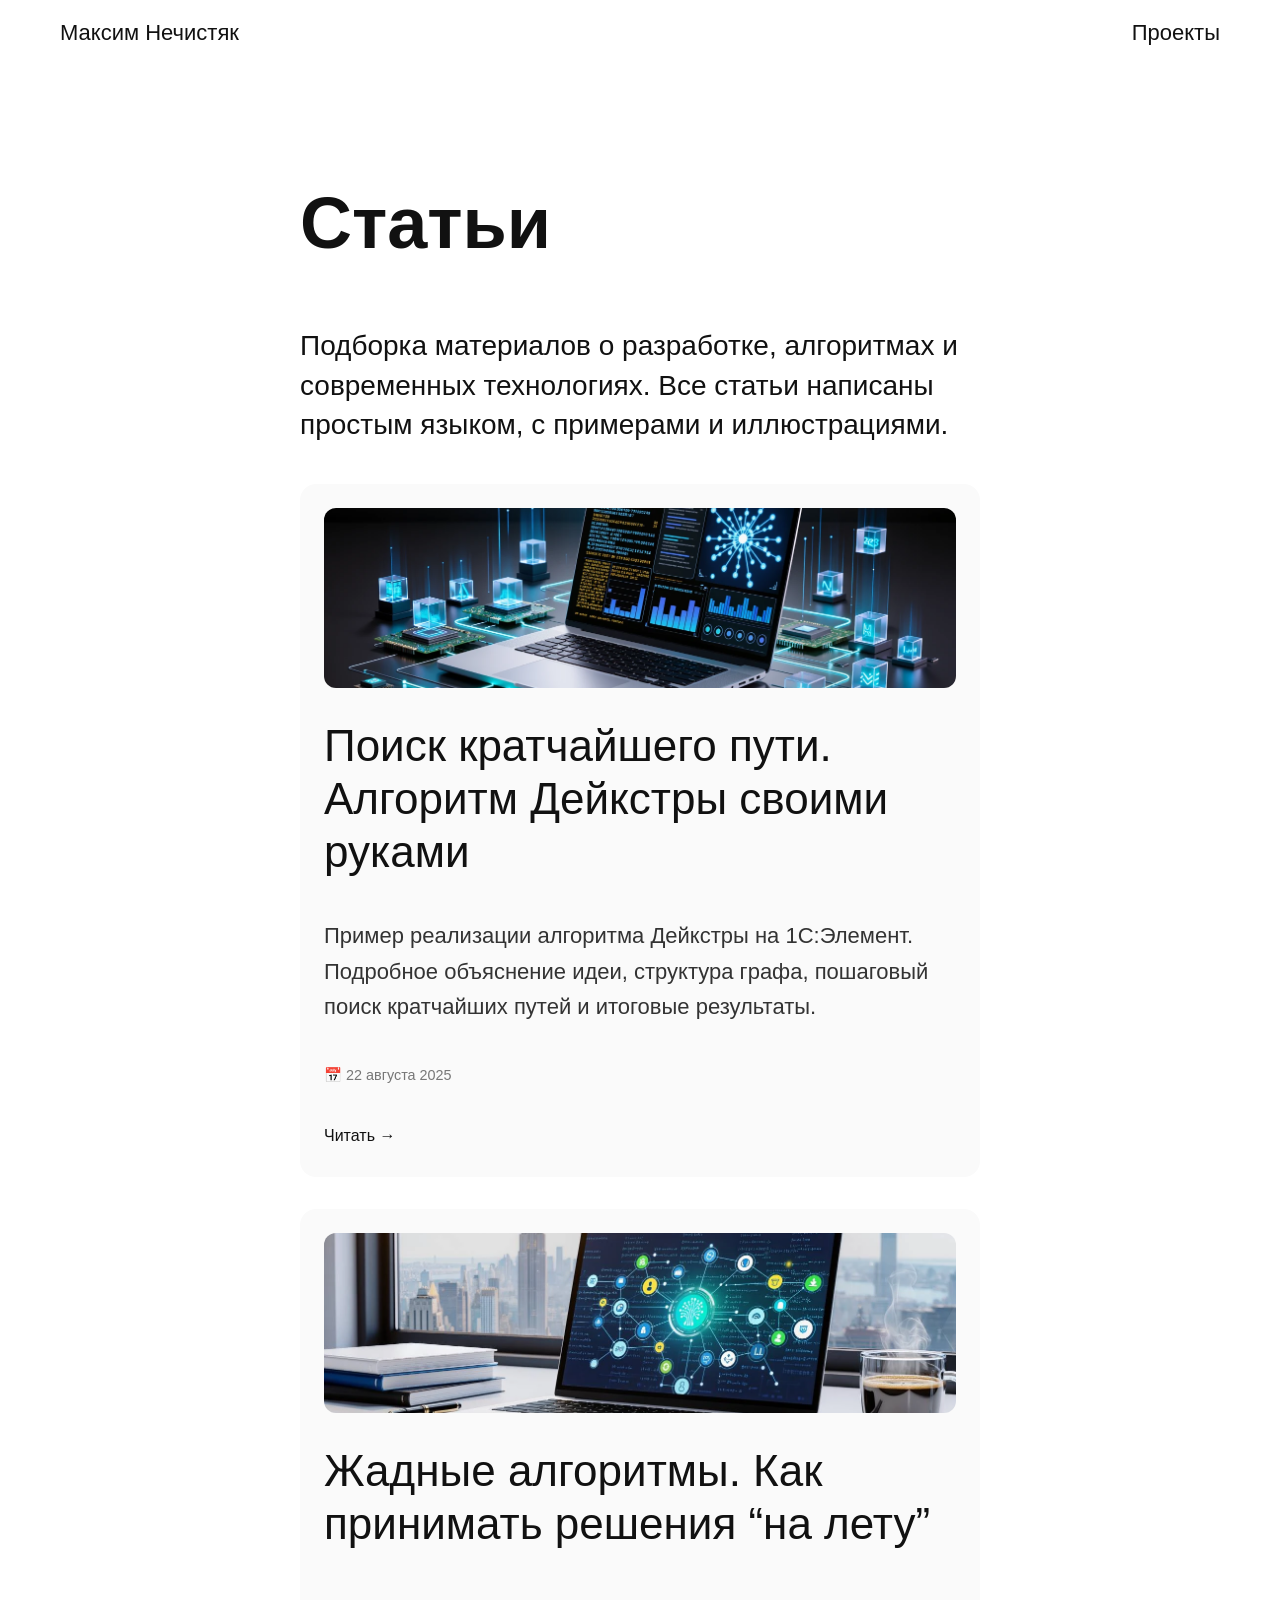
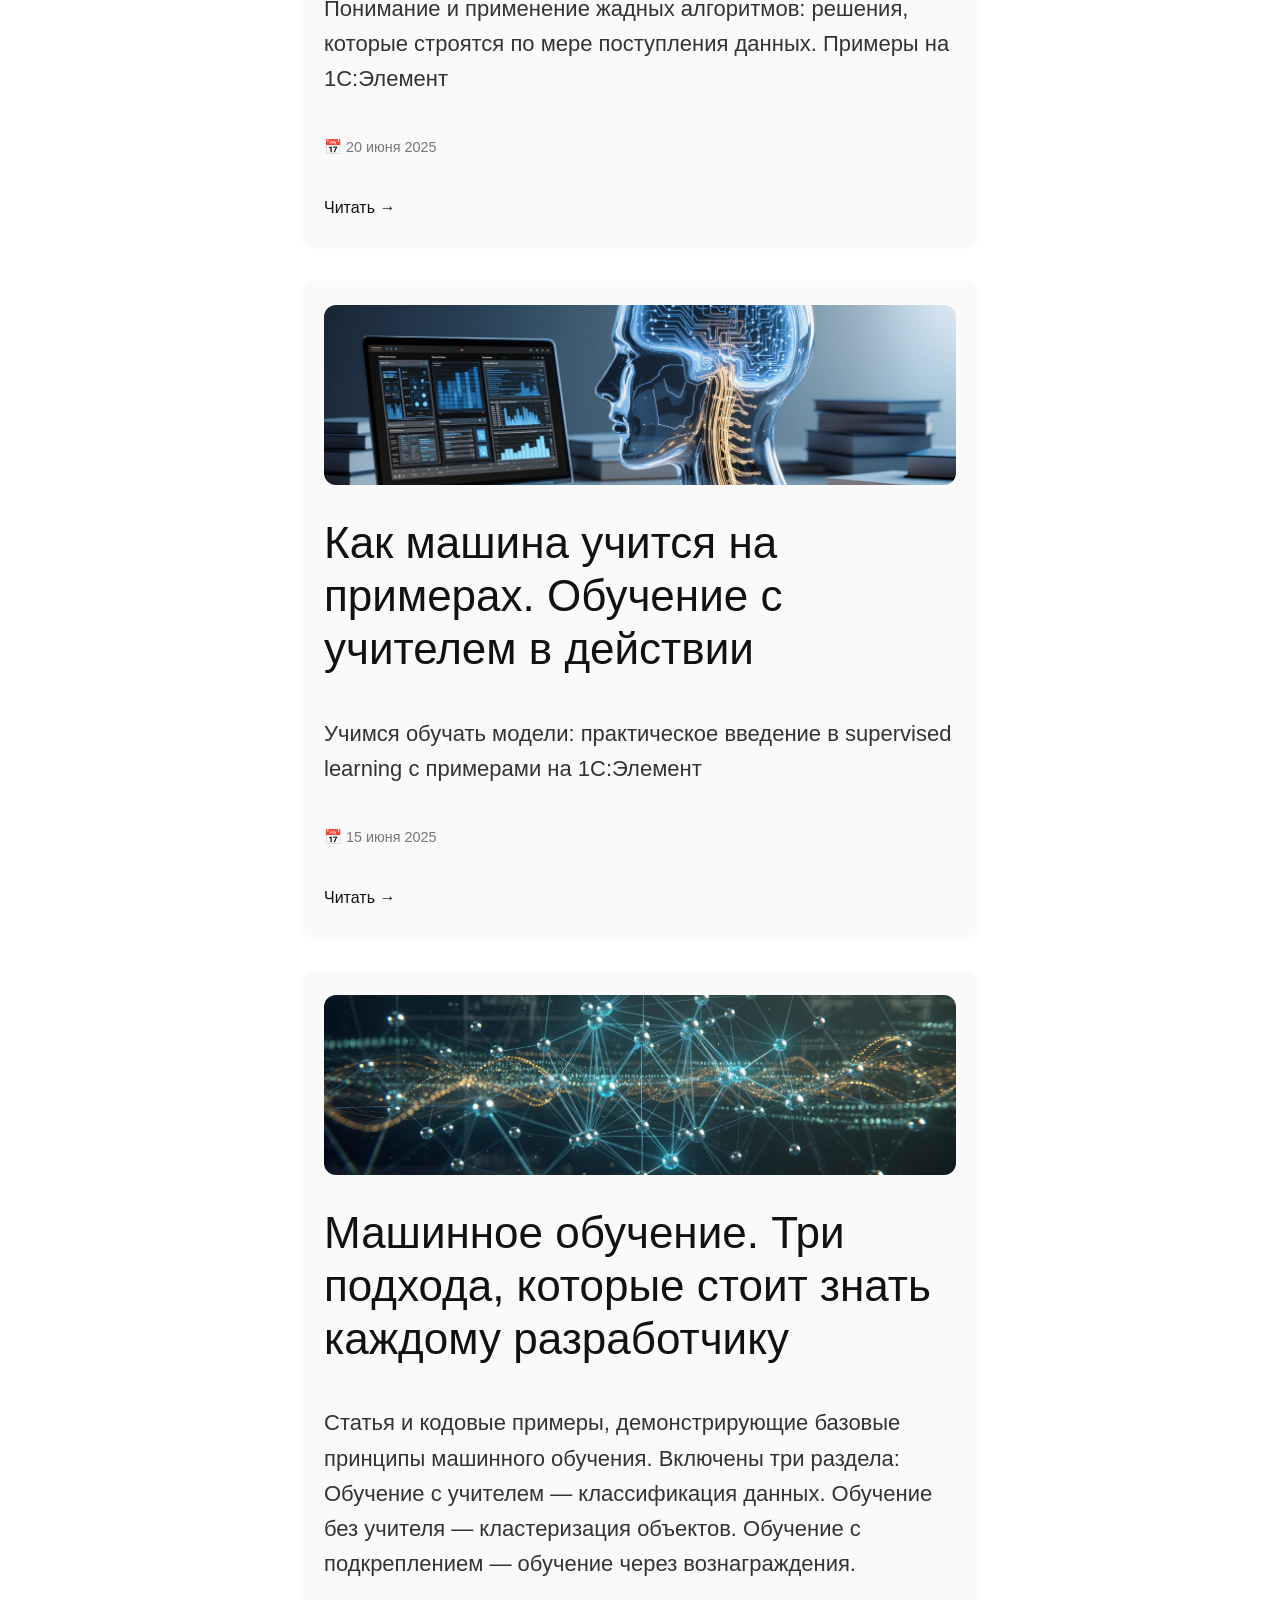
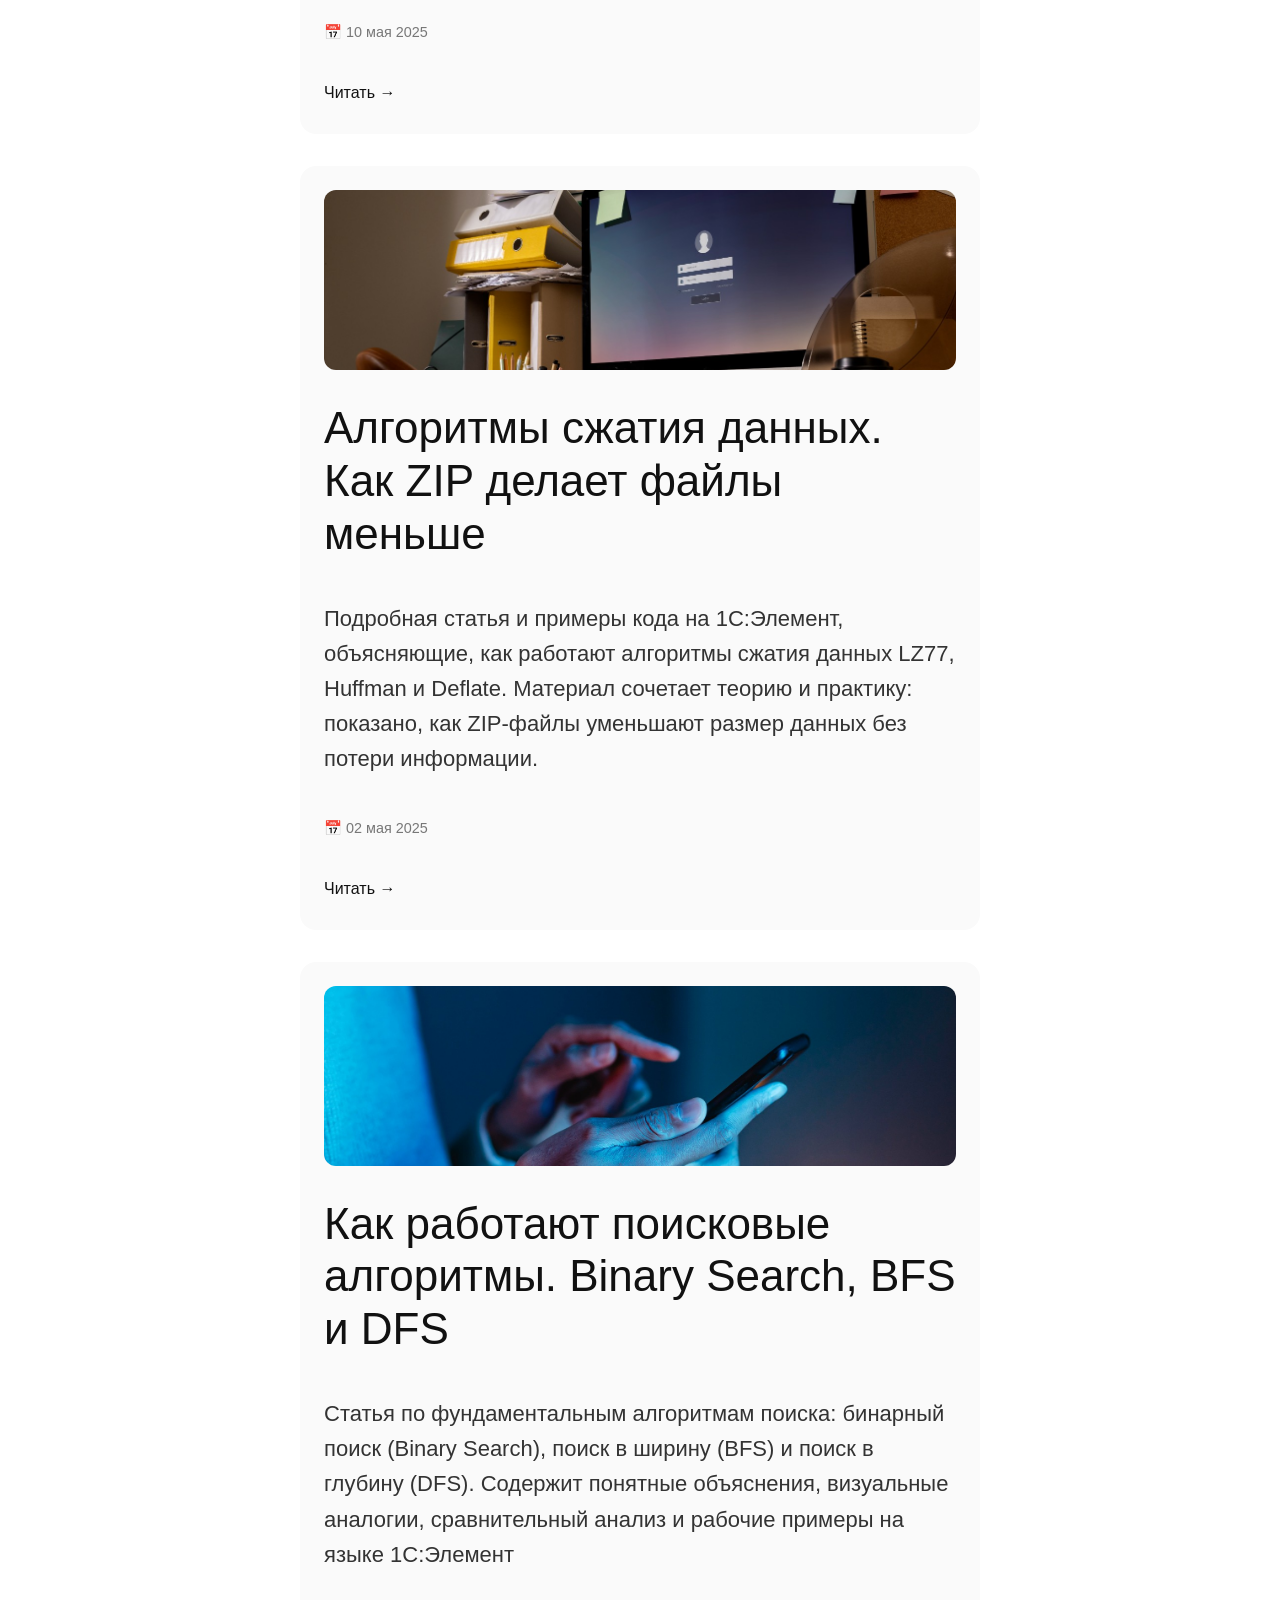
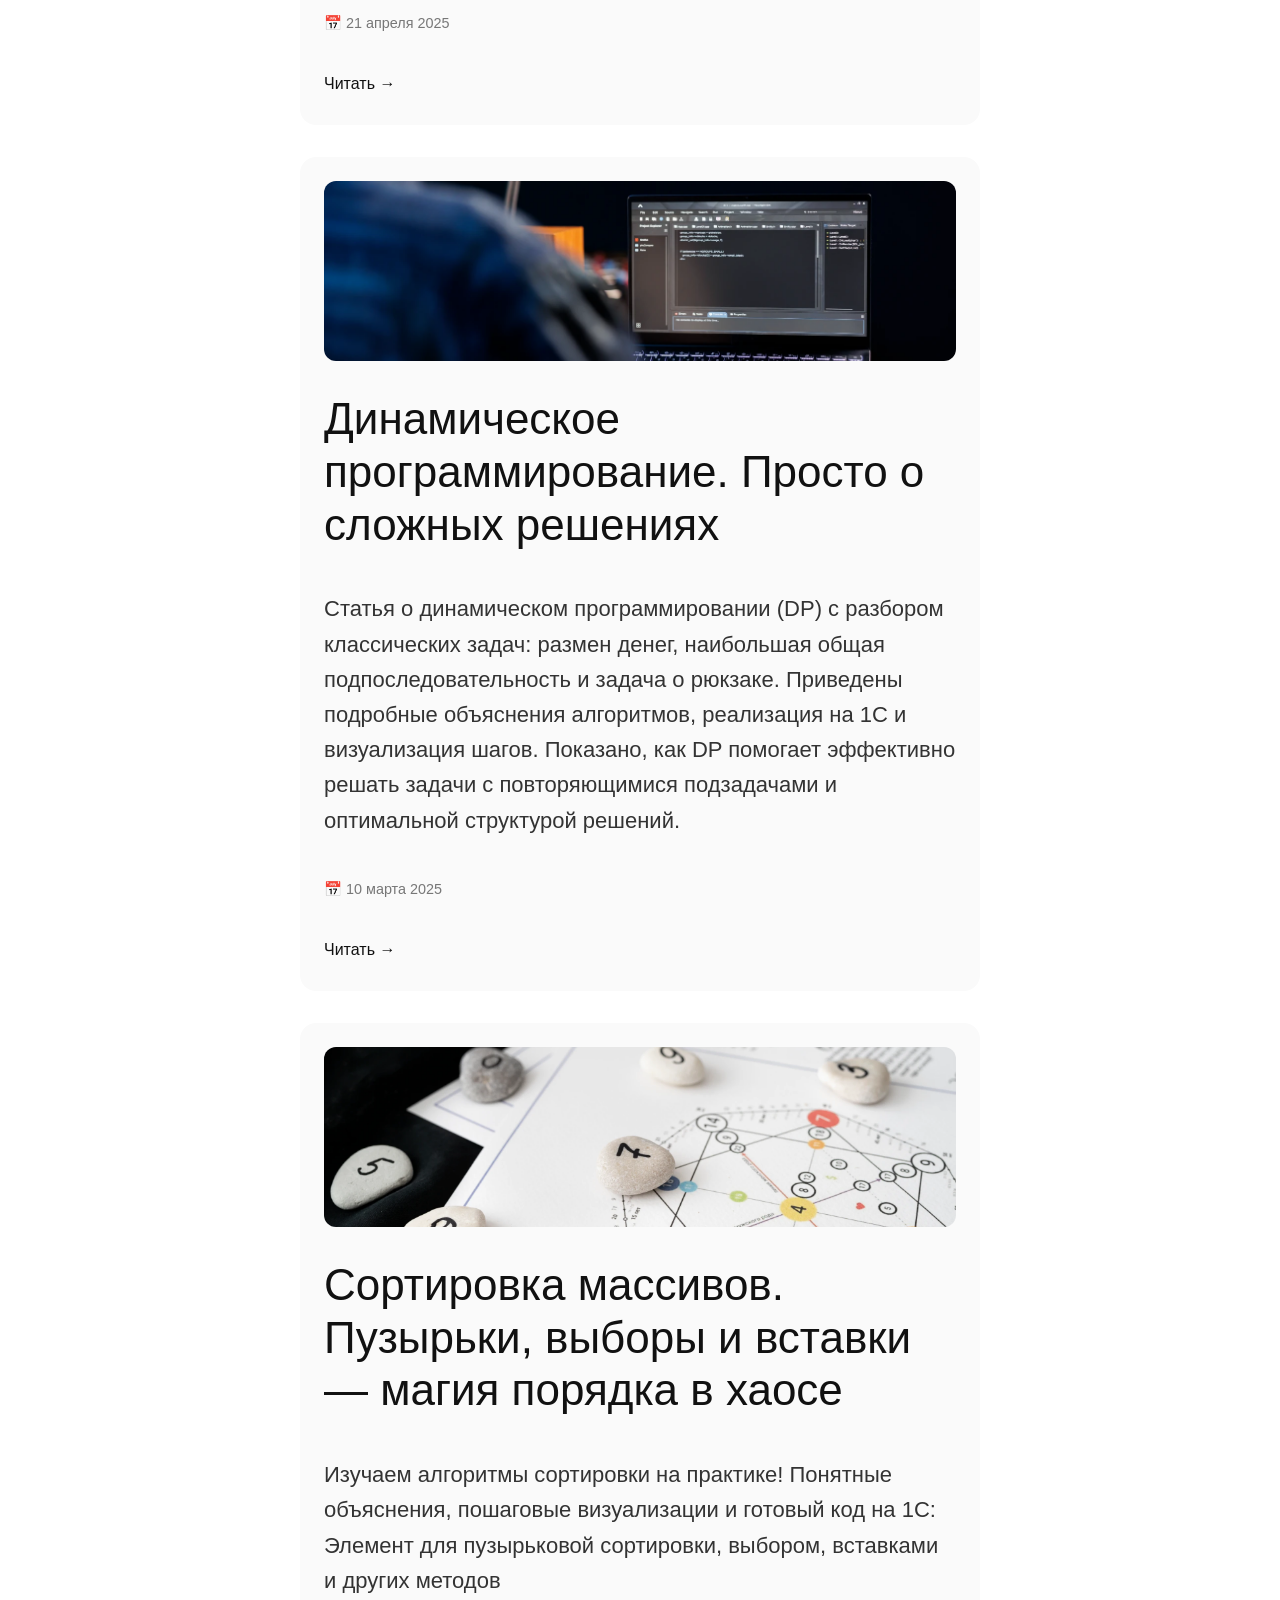
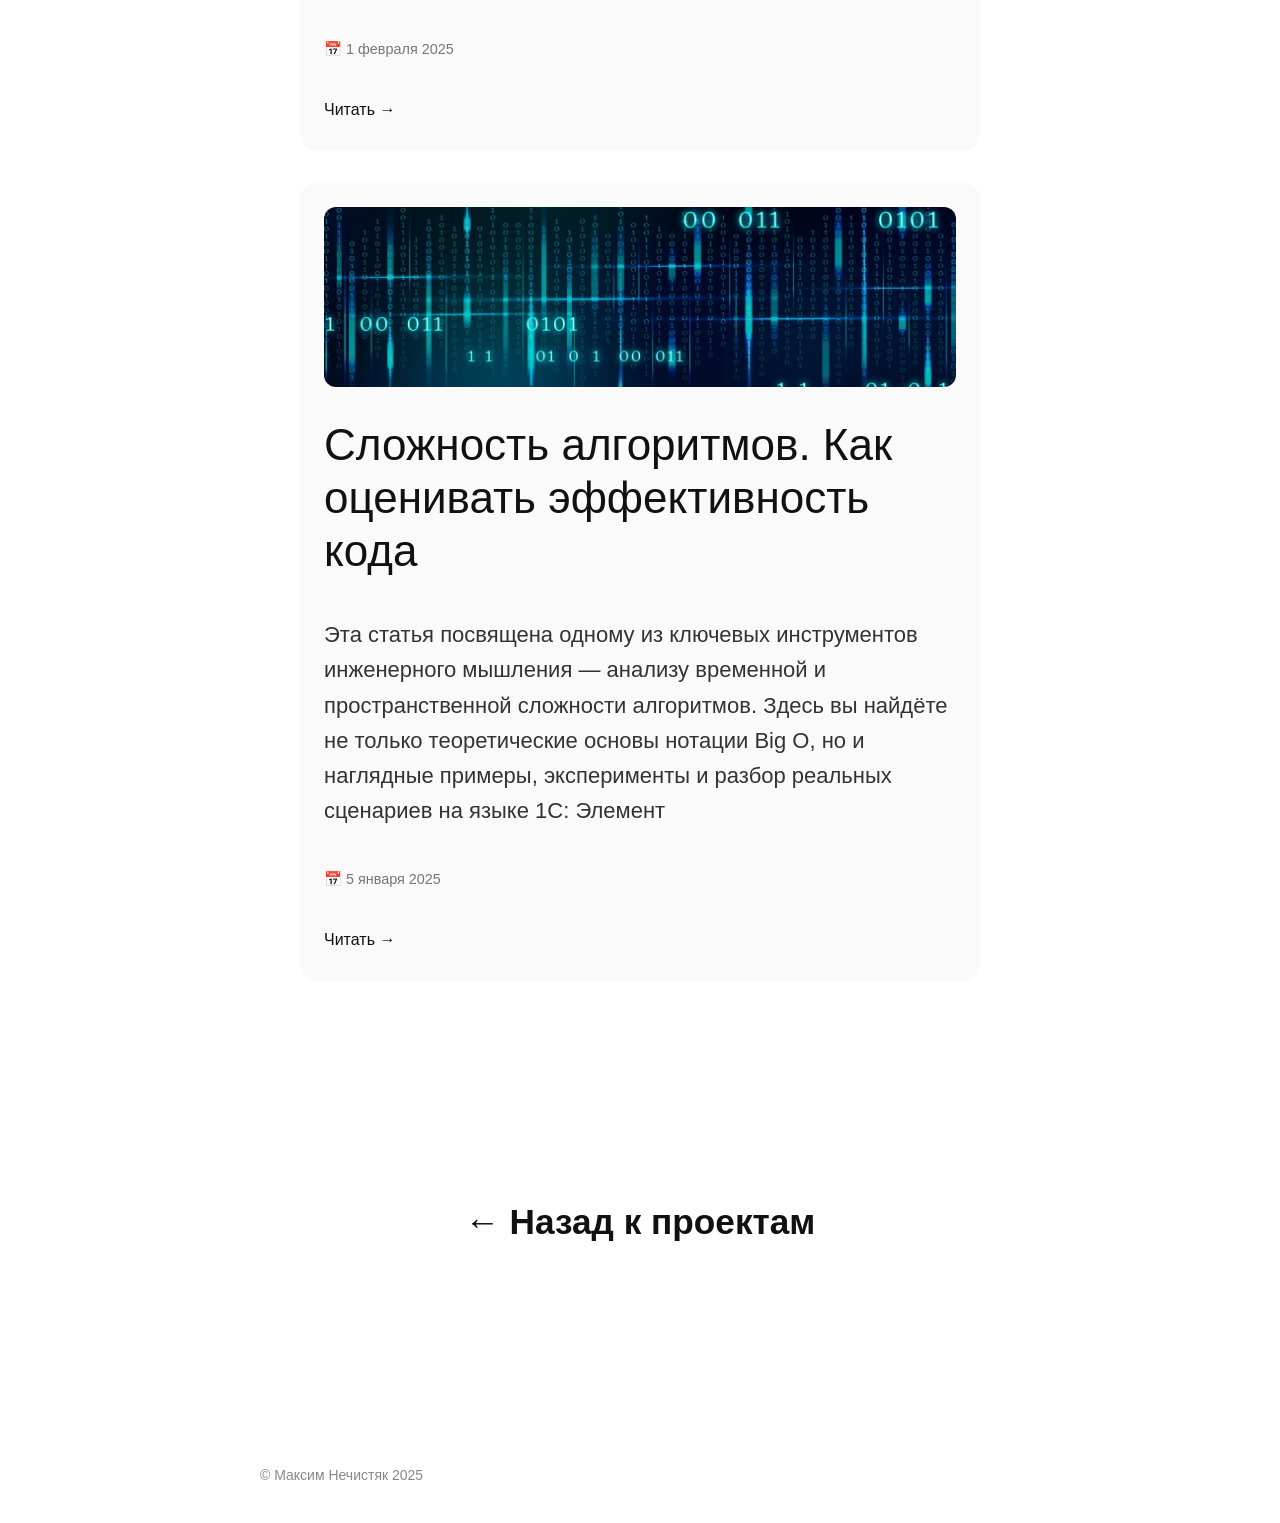
==== commit 1ef876c2: "Жадные алгоритмы" ====
--- a/articles.html
+++ b/articles.html
@@ -48,13 +48,33 @@
       </h3>
 
       <section class="articles-list">
+        <!-- Article 9 -->
+        <article class="article-card">
+          <img src="assets/img/articles/dijkstra-algorithm.webp" alt="Обложка статьи об алгоритмах">
+          <div class="article-content">
+            <h2>Поиск кратчайшего пути. Алгоритм Дейкстры своими руками</h2>
+            <p>Пример реализации алгоритма Дейкстры на 1С:Элемент. Подробное объяснение идеи, структура графа, пошаговый поиск кратчайших путей и итоговые результаты.</p>
+            <p class="article-meta">📅 22 августа 2025</p>
+            <a href="https://github.com/nechistyakmaxim/dijkstra-algorithm" class="article-link">Читать →</a>
+          </div>
+        </article>
+        <!-- Article 8 -->
+        <article class="article-card">
+          <img src="assets/img/articles/greedy-algorithms.webp" alt="Обложка статьи об алгоритмах">
+          <div class="article-content">
+            <h2>Жадные алгоритмы. Как принимать решения “на лету”</h2>
+            <p>Понимание и применение жадных алгоритмов: решения, которые строятся по мере поступления данных. Примеры на 1С:Элемент</p>
+            <p class="article-meta">📅 20 июня 2025</p>
+            <a href="https://github.com/nechistyakmaxim/greedy-algorithms" class="article-link">Читать →</a>
+          </div>
+        </article>
         <!-- Article 7 -->
         <article class="article-card">
           <img src="assets/img/articles/machine-learning-supervised.jpg" alt="Обложка статьи об алгоритмах">
           <div class="article-content">
             <h2>Как машина учится на примерах. Обучение с учителем в действии</h2>
             <p>Учимся обучать модели: практическое введение в supervised learning с примерами на 1С:Элемент</p>
-            <p class="article-meta">📅 15 октября 2025</p>
+            <p class="article-meta">📅 15 июня 2025</p>
             <a href="https://github.com/nechistyakmaxim/machine-learning-supervised-basics" class="article-link">Читать →</a>
           </div>
         </article>
@@ -64,7 +84,7 @@
           <div class="article-content">
             <h2>Машинное обучение. Три подхода, которые стоит знать каждому разработчику</h2>
             <p>Статья и кодовые примеры, демонстрирующие базовые принципы машинного обучения. Включены три раздела: Обучение с учителем — классификация данных. Обучение без учителя — кластеризация объектов. Обучение с подкреплением — обучение через вознаграждения.</p>
-            <p class="article-meta">📅 10 октября 2025</p>
+            <p class="article-meta">📅 10 мая 2025</p>
             <a href="https://github.com/nechistyakmaxim/machine-learning" class="article-link">Читать →</a>
           </div>
         </article>
@@ -74,7 +94,7 @@
           <div class="article-content">
             <h2>Алгоритмы сжатия данных. Как ZIP делает файлы меньше</h2>
             <p>Подробная статья и примеры кода на 1С:Элемент, объясняющие, как работают алгоритмы сжатия данных LZ77, Huffman и Deflate. Материал сочетает теорию и практику: показано, как ZIP-файлы уменьшают размер данных без потери информации.</p>
-            <p class="article-meta">📅 02 октября 2025</p>
+            <p class="article-meta">📅 02 мая 2025</p>
             <a href="https://github.com/nechistyakmaxim/data-compression-deflate-explained" class="article-link">Читать →</a>
           </div>
         </article>
@@ -84,7 +104,7 @@
           <div class="article-content">
             <h2>Как работают поисковые алгоритмы. Binary Search, BFS и DFS</h2>
             <p>Статья по фундаментальным алгоритмам поиска: бинарный поиск (Binary Search), поиск в ширину (BFS) и поиск в глубину (DFS). Содержит понятные объяснения, визуальные аналогии, сравнительный анализ и рабочие примеры на языке 1С:Элемент</p>
-            <p class="article-meta">📅 21 сентября 2025</p>
+            <p class="article-meta">📅 21 апреля 2025</p>
             <a href="https://github.com/nechistyakmaxim/search-algorithms-explained" class="article-link">Читать →</a>
           </div>
         </article>
@@ -94,7 +114,7 @@
           <div class="article-content">
             <h2>Динамическое программирование. Просто о сложных решениях</h2>
             <p>Статья о динамическом программировании (DP) с разбором классических задач: размен денег, наибольшая общая подпоследовательность и задача о рюкзаке. Приведены подробные объяснения алгоритмов, реализация на 1С и визуализация шагов. Показано, как DP помогает эффективно решать задачи с повторяющимися подзадачами и оптимальной структурой решений.</p>
-            <p class="article-meta">📅 10 августа 2025</p>
+            <p class="article-meta">📅 10 марта 2025</p>
             <a href="https://github.com/nechistyakmaxim/dynamic-programming" class="article-link">Читать →</a>
           </div>
         </article>
@@ -104,7 +124,7 @@
           <div class="article-content">
             <h2>Сортировка массивов. Пузырьки, выборы и вставки — магия порядка в хаосе</h2>
             <p>Изучаем алгоритмы сортировки на практике! Понятные объяснения, пошаговые визуализации и готовый код на 1С: Элемент для пузырьковой сортировки, выбором, вставками и других методов</p>
-            <p class="article-meta">📅 1 июля 2025</p>
+            <p class="article-meta">📅 1 февраля 2025</p>
             <a href="https://github.com/nechistyakmaxim/Array-Sorting-Algorithms" class="article-link">Читать →</a>
           </div>
         </article>
@@ -114,7 +134,7 @@
           <div class="article-content">
             <h2>Сложность алгоритмов. Как оценивать эффективность кода</h2>
             <p>Эта статья посвящена одному из ключевых инструментов инженерного мышления — анализу временной и пространственной сложности алгоритмов. Здесь вы найдёте не только теоретические основы нотации Big O, но и наглядные примеры, эксперименты и разбор реальных сценариев на языке 1С: Элемент</p>
-            <p class="article-meta">📅 5 июня 2025</p>
+            <p class="article-meta">📅 5 января 2025</p>
             <a href="https://github.com/nechistyakmaxim/algorithm-complexity-article-resources" class="article-link">Читать →</a>
           </div>
         </article>
